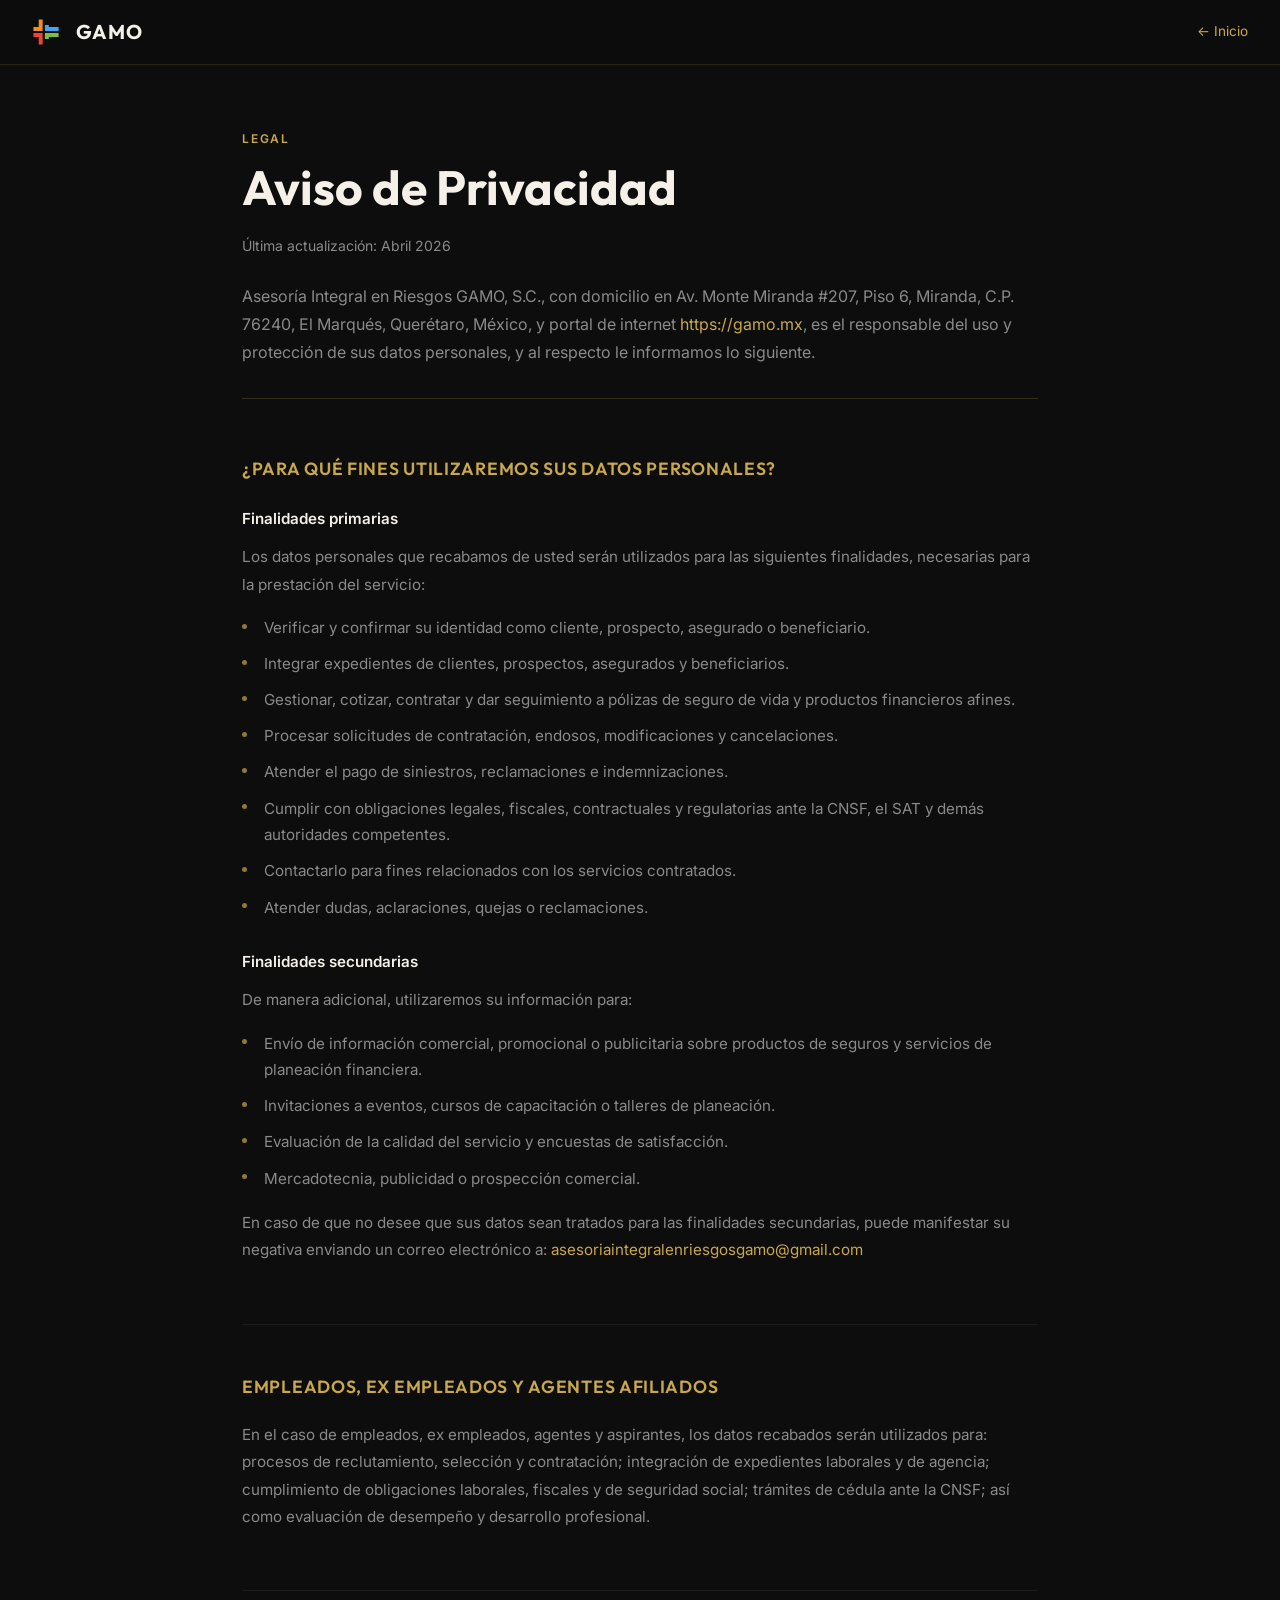
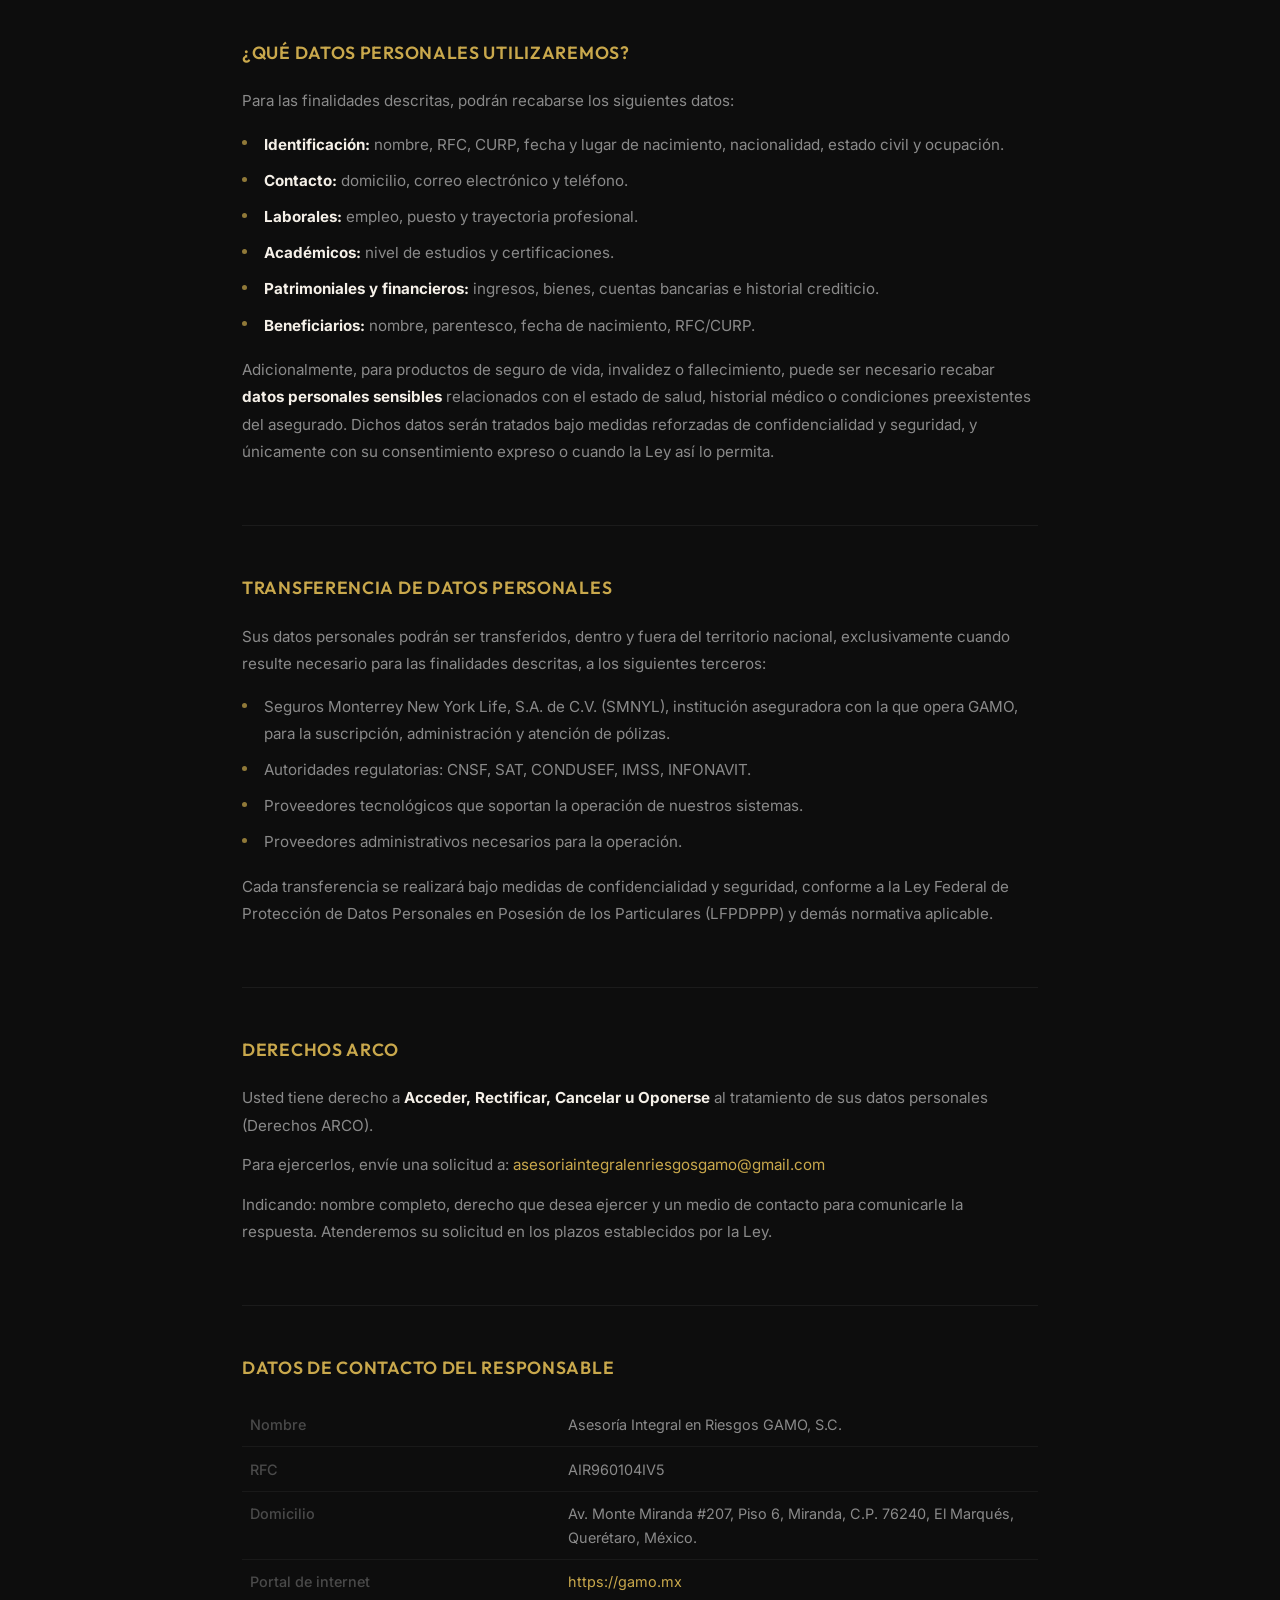
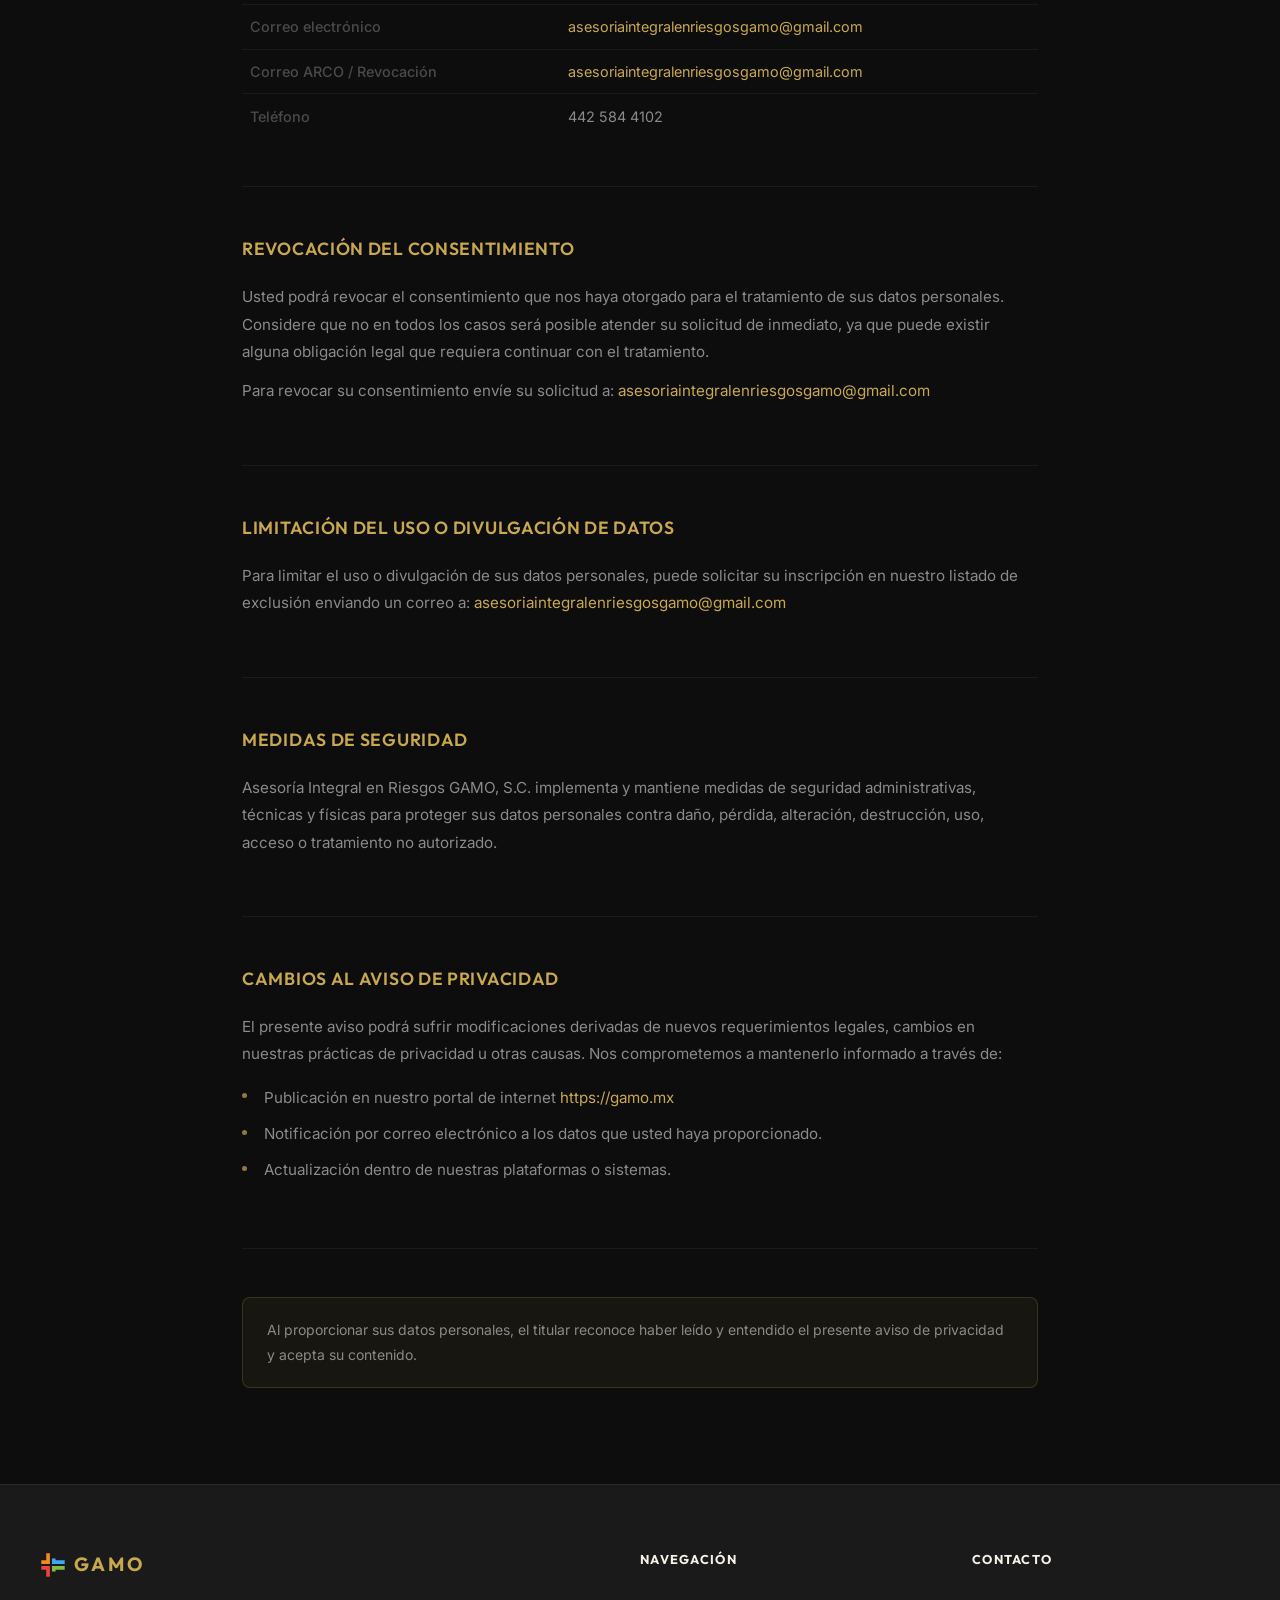
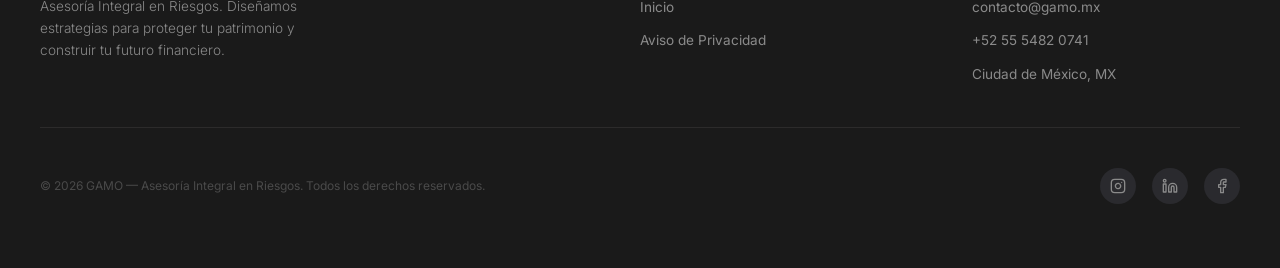
==== aviso-de-privacidad.html @ f745901e "feat: agregar página de Aviso de Privacidad Crea aviso-de-privacidad.html con el contenido legal com" ====
<!DOCTYPE html>
<html lang="es">
<head>
  <meta charset="UTF-8">
  <meta name="viewport" content="width=device-width, initial-scale=1.0">
  <meta name="description" content="Aviso de Privacidad — Asesoría Integral en Riesgos GAMO, S.C. Conoce cómo protegemos y tratamos tus datos personales.">
  <meta name="theme-color" content="#0D0D0D">
  <title>Aviso de Privacidad | GAMO</title>
  <link rel="stylesheet" href="styles.css">
  <style>
    /* ── Layout de la página legal ── */
    .legal-nav {
      position: sticky;
      top: 0;
      z-index: 100;
      background: rgba(13, 13, 13, 0.95);
      backdrop-filter: blur(12px);
      -webkit-backdrop-filter: blur(12px);
      border-bottom: 1px solid rgba(201, 168, 76, 0.15);
      padding: 1rem 2rem;
      display: flex;
      align-items: center;
      justify-content: space-between;
      gap: 1rem;
    }

    .legal-nav__logo {
      display: flex;
      align-items: center;
      gap: 0.5rem;
      font-family: var(--font-display);
      font-weight: 700;
      font-size: 1.25rem;
      color: var(--color-text-primary);
      letter-spacing: 0.05em;
      text-decoration: none;
    }

    .legal-nav__logo .gamo-logo-svg {
      width: 28px;
      height: 28px;
      flex-shrink: 0;
    }

    .legal-nav__back {
      display: inline-flex;
      align-items: center;
      gap: 0.4rem;
      font-family: var(--font-body);
      font-size: 0.85rem;
      color: var(--color-gold);
      text-decoration: none;
      transition: color var(--transition-fast), gap var(--transition-fast);
    }

    .legal-nav__back:hover {
      color: var(--color-gold-light);
      gap: 0.65rem;
    }

    /* ── Main content ── */
    .legal-main {
      max-width: 860px;
      margin: 0 auto;
      padding: 4rem 2rem 6rem;
    }

    .legal-header {
      margin-bottom: 3.5rem;
      padding-bottom: 2rem;
      border-bottom: 1px solid rgba(201, 168, 76, 0.2);
    }

    .legal-header__eyebrow {
      font-family: var(--font-body);
      font-size: 0.75rem;
      font-weight: 600;
      letter-spacing: 0.15em;
      text-transform: uppercase;
      color: var(--color-gold);
      margin-bottom: 0.75rem;
    }

    .legal-header__title {
      font-family: var(--font-display);
      font-size: clamp(2rem, 5vw, 3rem);
      font-weight: 700;
      color: var(--color-text-primary);
      margin-bottom: 1.25rem;
      line-height: 1.15;
    }

    .legal-header__meta {
      font-family: var(--font-body);
      font-size: 0.875rem;
      color: var(--color-text-secondary);
    }

    .legal-header__intro {
      margin-top: 1.5rem;
      font-family: var(--font-body);
      font-size: 1rem;
      color: var(--color-text-secondary);
      line-height: 1.75;
    }

    /* ── Sections ── */
    .legal-section {
      margin-bottom: 3rem;
      padding-bottom: 3rem;
      border-bottom: 1px solid rgba(255, 255, 255, 0.06);
    }

    .legal-section:last-child {
      border-bottom: none;
      margin-bottom: 0;
      padding-bottom: 0;
    }

    .legal-section__title {
      font-family: var(--font-display);
      font-size: 1.1rem;
      font-weight: 600;
      color: var(--color-gold);
      letter-spacing: 0.04em;
      text-transform: uppercase;
      margin-bottom: 1.25rem;
    }

    .legal-section__subtitle {
      font-family: var(--font-body);
      font-size: 0.95rem;
      font-weight: 600;
      color: var(--color-text-primary);
      margin: 1.5rem 0 0.75rem;
    }

    .legal-section p {
      font-family: var(--font-body);
      font-size: 0.95rem;
      color: var(--color-text-secondary);
      line-height: 1.8;
      margin-bottom: 0.75rem;
    }

    .legal-section ul {
      list-style: none;
      padding: 0;
      margin: 0.75rem 0;
    }

    .legal-section ul li {
      font-family: var(--font-body);
      font-size: 0.95rem;
      color: var(--color-text-secondary);
      line-height: 1.75;
      padding: 0.3rem 0 0.3rem 1.4rem;
      position: relative;
    }

    .legal-section ul li::before {
      content: '';
      position: absolute;
      left: 0;
      top: 0.85rem;
      width: 5px;
      height: 5px;
      border-radius: 50%;
      background: var(--color-gold);
      opacity: 0.7;
    }

    /* ── Contact table ── */
    .legal-contact-table {
      width: 100%;
      border-collapse: collapse;
      margin-top: 1rem;
      font-family: var(--font-body);
      font-size: 0.9rem;
    }

    .legal-contact-table tr {
      border-bottom: 1px solid rgba(255, 255, 255, 0.05);
    }

    .legal-contact-table tr:last-child {
      border-bottom: none;
    }

    .legal-contact-table td {
      padding: 0.65rem 0.5rem;
      vertical-align: top;
      line-height: 1.6;
    }

    .legal-contact-table td:first-child {
      color: var(--color-text-muted);
      width: 40%;
      font-weight: 500;
      padding-right: 1.5rem;
    }

    .legal-contact-table td:last-child {
      color: var(--color-text-secondary);
    }

    .legal-contact-table a {
      color: var(--color-gold);
      text-decoration: none;
    }

    .legal-contact-table a:hover {
      color: var(--color-gold-light);
      text-decoration: underline;
    }

    /* ── Notice box ── */
    .legal-notice-box {
      background: rgba(201, 168, 76, 0.06);
      border: 1px solid rgba(201, 168, 76, 0.2);
      border-radius: 8px;
      padding: 1.25rem 1.5rem;
      margin-top: 2.5rem;
      font-family: var(--font-body);
      font-size: 0.875rem;
      color: var(--color-text-secondary);
      line-height: 1.75;
    }

    /* ── Responsive ── */
    @media (max-width: 600px) {
      .legal-nav {
        padding: 0.875rem 1.25rem;
      }

      .legal-main {
        padding: 2.5rem 1.25rem 4rem;
      }

      .legal-contact-table td:first-child {
        width: 45%;
        padding-right: 0.75rem;
      }
    }
  </style>
</head>
<body class="loaded">

  <!-- Nav -->
  <nav class="legal-nav">
    <a href="index.html" class="legal-nav__logo" aria-label="GAMO — Inicio">
      <svg class="gamo-logo-svg" viewBox="0 0 100 100" fill="none" xmlns="http://www.w3.org/2000/svg">
        <path d="M 38,5 L 38,46 L 5,46 L 5,32 L 24,32 L 24,5 Z" fill="#F48A20"/>
        <path d="M 46,25 L 46,46 L 95,46 L 95,32 L 60,32 L 60,25 Z" fill="#3EA6F5"/>
        <path d="M 38,95 L 38,54 L 5,54 L 5,68 L 24,68 L 24,95 Z" fill="#EE4336"/>
        <path d="M 46,75 L 46,54 L 95,54 L 95,68 L 60,68 L 60,75 Z" fill="#7EBF41"/>
      </svg>
      GAMO
    </a>
    <a href="index.html" class="legal-nav__back">
      ← Inicio
    </a>
  </nav>

  <!-- Main Content -->
  <main class="legal-main">

    <header class="legal-header">
      <p class="legal-header__eyebrow">Legal</p>
      <h1 class="legal-header__title">Aviso de Privacidad</h1>
      <p class="legal-header__meta">Última actualización: Abril 2026</p>
      <p class="legal-header__intro">
        Asesoría Integral en Riesgos GAMO, S.C., con domicilio en Av. Monte Miranda #207, Piso 6,
        Miranda, C.P. 76240, El Marqués, Querétaro, México, y portal de internet
        <a href="https://gamo.mx" style="color: var(--color-gold);">https://gamo.mx</a>, es el
        responsable del uso y protección de sus datos personales, y al respecto le informamos lo
        siguiente.
      </p>
    </header>

    <!-- Finalidades -->
    <section class="legal-section">
      <h2 class="legal-section__title">¿Para qué fines utilizaremos sus datos personales?</h2>

      <h3 class="legal-section__subtitle">Finalidades primarias</h3>
      <p>Los datos personales que recabamos de usted serán utilizados para las siguientes finalidades, necesarias para la prestación del servicio:</p>
      <ul>
        <li>Verificar y confirmar su identidad como cliente, prospecto, asegurado o beneficiario.</li>
        <li>Integrar expedientes de clientes, prospectos, asegurados y beneficiarios.</li>
        <li>Gestionar, cotizar, contratar y dar seguimiento a pólizas de seguro de vida y productos financieros afines.</li>
        <li>Procesar solicitudes de contratación, endosos, modificaciones y cancelaciones.</li>
        <li>Atender el pago de siniestros, reclamaciones e indemnizaciones.</li>
        <li>Cumplir con obligaciones legales, fiscales, contractuales y regulatorias ante la CNSF, el SAT y demás autoridades competentes.</li>
        <li>Contactarlo para fines relacionados con los servicios contratados.</li>
        <li>Atender dudas, aclaraciones, quejas o reclamaciones.</li>
      </ul>

      <h3 class="legal-section__subtitle">Finalidades secundarias</h3>
      <p>De manera adicional, utilizaremos su información para:</p>
      <ul>
        <li>Envío de información comercial, promocional o publicitaria sobre productos de seguros y servicios de planeación financiera.</li>
        <li>Invitaciones a eventos, cursos de capacitación o talleres de planeación.</li>
        <li>Evaluación de la calidad del servicio y encuestas de satisfacción.</li>
        <li>Mercadotecnia, publicidad o prospección comercial.</li>
      </ul>
      <p>En caso de que no desee que sus datos sean tratados para las finalidades secundarias, puede manifestar su negativa enviando un correo electrónico a: <a href="mailto:asesoriaintegralenriesgosgamo@gmail.com" style="color: var(--color-gold);">asesoriaintegralenriesgosgamo@gmail.com</a></p>
    </section>

    <!-- Empleados -->
    <section class="legal-section">
      <h2 class="legal-section__title">Empleados, ex empleados y agentes afiliados</h2>
      <p>En el caso de empleados, ex empleados, agentes y aspirantes, los datos recabados serán utilizados para: procesos de reclutamiento, selección y contratación; integración de expedientes laborales y de agencia; cumplimiento de obligaciones laborales, fiscales y de seguridad social; trámites de cédula ante la CNSF; así como evaluación de desempeño y desarrollo profesional.</p>
    </section>

    <!-- Datos que se recaban -->
    <section class="legal-section">
      <h2 class="legal-section__title">¿Qué datos personales utilizaremos?</h2>
      <p>Para las finalidades descritas, podrán recabarse los siguientes datos:</p>
      <ul>
        <li><strong style="color: var(--color-text-primary);">Identificación:</strong> nombre, RFC, CURP, fecha y lugar de nacimiento, nacionalidad, estado civil y ocupación.</li>
        <li><strong style="color: var(--color-text-primary);">Contacto:</strong> domicilio, correo electrónico y teléfono.</li>
        <li><strong style="color: var(--color-text-primary);">Laborales:</strong> empleo, puesto y trayectoria profesional.</li>
        <li><strong style="color: var(--color-text-primary);">Académicos:</strong> nivel de estudios y certificaciones.</li>
        <li><strong style="color: var(--color-text-primary);">Patrimoniales y financieros:</strong> ingresos, bienes, cuentas bancarias e historial crediticio.</li>
        <li><strong style="color: var(--color-text-primary);">Beneficiarios:</strong> nombre, parentesco, fecha de nacimiento, RFC/CURP.</li>
      </ul>
      <p>Adicionalmente, para productos de seguro de vida, invalidez o fallecimiento, puede ser necesario recabar <strong style="color: var(--color-text-primary);">datos personales sensibles</strong> relacionados con el estado de salud, historial médico o condiciones preexistentes del asegurado. Dichos datos serán tratados bajo medidas reforzadas de confidencialidad y seguridad, y únicamente con su consentimiento expreso o cuando la Ley así lo permita.</p>
    </section>

    <!-- Transferencia -->
    <section class="legal-section">
      <h2 class="legal-section__title">Transferencia de datos personales</h2>
      <p>Sus datos personales podrán ser transferidos, dentro y fuera del territorio nacional, exclusivamente cuando resulte necesario para las finalidades descritas, a los siguientes terceros:</p>
      <ul>
        <li>Seguros Monterrey New York Life, S.A. de C.V. (SMNYL), institución aseguradora con la que opera GAMO, para la suscripción, administración y atención de pólizas.</li>
        <li>Autoridades regulatorias: CNSF, SAT, CONDUSEF, IMSS, INFONAVIT.</li>
        <li>Proveedores tecnológicos que soportan la operación de nuestros sistemas.</li>
        <li>Proveedores administrativos necesarios para la operación.</li>
      </ul>
      <p>Cada transferencia se realizará bajo medidas de confidencialidad y seguridad, conforme a la Ley Federal de Protección de Datos Personales en Posesión de los Particulares (LFPDPPP) y demás normativa aplicable.</p>
    </section>

    <!-- Derechos ARCO -->
    <section class="legal-section">
      <h2 class="legal-section__title">Derechos ARCO</h2>
      <p>Usted tiene derecho a <strong style="color: var(--color-text-primary);">Acceder, Rectificar, Cancelar u Oponerse</strong> al tratamiento de sus datos personales (Derechos ARCO).</p>
      <p>Para ejercerlos, envíe una solicitud a: <a href="mailto:asesoriaintegralenriesgosgamo@gmail.com" style="color: var(--color-gold);">asesoriaintegralenriesgosgamo@gmail.com</a></p>
      <p>Indicando: nombre completo, derecho que desea ejercer y un medio de contacto para comunicarle la respuesta. Atenderemos su solicitud en los plazos establecidos por la Ley.</p>
    </section>

    <!-- Contacto del responsable -->
    <section class="legal-section">
      <h2 class="legal-section__title">Datos de contacto del responsable</h2>
      <table class="legal-contact-table">
        <tr>
          <td>Nombre</td>
          <td>Asesoría Integral en Riesgos GAMO, S.C.</td>
        </tr>
        <tr>
          <td>RFC</td>
          <td>AIR960104IV5</td>
        </tr>
        <tr>
          <td>Domicilio</td>
          <td>Av. Monte Miranda #207, Piso 6, Miranda, C.P. 76240, El Marqués, Querétaro, México.</td>
        </tr>
        <tr>
          <td>Portal de internet</td>
          <td><a href="https://gamo.mx">https://gamo.mx</a></td>
        </tr>
        <tr>
          <td>Correo electrónico</td>
          <td><a href="mailto:asesoriaintegralenriesgosgamo@gmail.com">asesoriaintegralenriesgosgamo@gmail.com</a></td>
        </tr>
        <tr>
          <td>Correo ARCO / Revocación</td>
          <td><a href="mailto:asesoriaintegralenriesgosgamo@gmail.com">asesoriaintegralenriesgosgamo@gmail.com</a></td>
        </tr>
        <tr>
          <td>Teléfono</td>
          <td>442 584 4102</td>
        </tr>
      </table>
    </section>

    <!-- Revocación, Limitación, Seguridad, Cambios -->
    <section class="legal-section">
      <h2 class="legal-section__title">Revocación del consentimiento</h2>
      <p>Usted podrá revocar el consentimiento que nos haya otorgado para el tratamiento de sus datos personales. Considere que no en todos los casos será posible atender su solicitud de inmediato, ya que puede existir alguna obligación legal que requiera continuar con el tratamiento.</p>
      <p>Para revocar su consentimiento envíe su solicitud a: <a href="mailto:asesoriaintegralenriesgosgamo@gmail.com" style="color: var(--color-gold);">asesoriaintegralenriesgosgamo@gmail.com</a></p>
    </section>

    <section class="legal-section">
      <h2 class="legal-section__title">Limitación del uso o divulgación de datos</h2>
      <p>Para limitar el uso o divulgación de sus datos personales, puede solicitar su inscripción en nuestro listado de exclusión enviando un correo a: <a href="mailto:asesoriaintegralenriesgosgamo@gmail.com" style="color: var(--color-gold);">asesoriaintegralenriesgosgamo@gmail.com</a></p>
    </section>

    <section class="legal-section">
      <h2 class="legal-section__title">Medidas de seguridad</h2>
      <p>Asesoría Integral en Riesgos GAMO, S.C. implementa y mantiene medidas de seguridad administrativas, técnicas y físicas para proteger sus datos personales contra daño, pérdida, alteración, destrucción, uso, acceso o tratamiento no autorizado.</p>
    </section>

    <section class="legal-section">
      <h2 class="legal-section__title">Cambios al aviso de privacidad</h2>
      <p>El presente aviso podrá sufrir modificaciones derivadas de nuevos requerimientos legales, cambios en nuestras prácticas de privacidad u otras causas. Nos comprometemos a mantenerlo informado a través de:</p>
      <ul>
        <li>Publicación en nuestro portal de internet <a href="https://gamo.mx" style="color: var(--color-gold);">https://gamo.mx</a></li>
        <li>Notificación por correo electrónico a los datos que usted haya proporcionado.</li>
        <li>Actualización dentro de nuestras plataformas o sistemas.</li>
      </ul>
    </section>

    <div class="legal-notice-box">
      Al proporcionar sus datos personales, el titular reconoce haber leído y entendido el presente aviso de privacidad y acepta su contenido.
    </div>

  </main>

  <!-- Footer -->
  <footer class="footer" id="footer">
    <div class="footer__container">
      <div class="footer__brand">
        <div class="footer__logo">
          <svg class="gamo-logo-svg" viewBox="0 0 100 100" fill="none" xmlns="http://www.w3.org/2000/svg">
            <path d="M 38,5 L 38,46 L 5,46 L 5,32 L 24,32 L 24,5 Z" fill="#F48A20"/>
            <path d="M 46,25 L 46,46 L 95,46 L 95,32 L 60,32 L 60,25 Z" fill="#3EA6F5"/>
            <path d="M 38,95 L 38,54 L 5,54 L 5,68 L 24,68 L 24,95 Z" fill="#EE4336"/>
            <path d="M 46,75 L 46,54 L 95,54 L 95,68 L 60,68 L 60,75 Z" fill="#7EBF41"/>
          </svg>
          GAMO
        </div>
        <p class="footer__tagline">Asesoría Integral en Riesgos. Diseñamos estrategias para proteger tu patrimonio y construir tu futuro financiero.</p>
      </div>
      <div>
        <h4 class="footer__column-title">Navegación</h4>
        <ul class="footer__links">
          <li><a href="index.html" class="footer__link">Inicio</a></li>
          <li><a href="aviso-de-privacidad.html" class="footer__link" aria-current="page">Aviso de Privacidad</a></li>
        </ul>
      </div>
      <div>
        <h4 class="footer__column-title">Contacto</h4>
        <ul class="footer__links">
          <li><a href="mailto:contacto@gamo.mx" class="footer__link">contacto@gamo.mx</a></li>
          <li><a href="tel:+525554820741" class="footer__link">+52 55 5482 0741</a></li>
          <li><span class="footer__link">Ciudad de México, MX</span></li>
        </ul>
      </div>
    </div>
    <div class="footer__bottom">
      <p class="footer__copyright">© 2026 GAMO — Asesoría Integral en Riesgos. Todos los derechos reservados.</p>
      <div class="footer__socials">
        <a href="#" class="footer__social" aria-label="Instagram">
          <svg width="16" height="16" viewBox="0 0 24 24" fill="none" stroke="currentColor" stroke-width="2" stroke-linecap="round" stroke-linejoin="round"><rect x="2" y="2" width="20" height="20" rx="5" ry="5"/><path d="m16 11.37A4 4 0 1112.63 8 4 4 0 0116 11.37z"/><line x1="17.5" y1="6.5" x2="17.51" y2="6.5"/></svg>
        </a>
        <a href="#" class="footer__social" aria-label="LinkedIn">
          <svg width="16" height="16" viewBox="0 0 24 24" fill="none" stroke="currentColor" stroke-width="2" stroke-linecap="round" stroke-linejoin="round"><path d="M16 8a6 6 0 016 6v7h-4v-7a2 2 0 00-2-2 2 2 0 00-2 2v7h-4v-7a6 6 0 016-6z"/><rect x="2" y="9" width="4" height="12"/><circle cx="4" cy="4" r="2"/></svg>
        </a>
        <a href="#" class="footer__social" aria-label="Facebook">
          <svg width="16" height="16" viewBox="0 0 24 24" fill="none" stroke="currentColor" stroke-width="2" stroke-linecap="round" stroke-linejoin="round"><path d="M18 2h-3a5 5 0 00-5 5v3H7v4h3v8h4v-8h3l1-4h-4V7a1 1 0 011-1h3z"/></svg>
        </a>
      </div>
    </div>
  </footer>

</body>
</html>
---- styles.css ----
/* ===================================
   GAMO — Design System & Styles
   Asesoría Integral en Riesgos
   =================================== */

/* --- Google Fonts --- */
@import url('https://fonts.googleapis.com/css2?family=Inter:wght@300;400;500;600;700&family=Outfit:wght@400;500;600;700;800&display=swap');

/* --- Custom Properties --- */
:root {
  --color-bg-deep: #0D0D0D;
  --color-bg-secondary: #1A1A1A;
  --color-bg-elevated: #2A2A2E;
  --color-bg-card: #1E1E22;

  --color-gold: #C9A84C;
  --color-gold-light: #E8D5A3;
  --color-amber: #D4A036;
  --color-teal: #2EC4B6;
  --color-teal-light: #5EDDD1;

  --color-text-primary: #F5F0E8;
  --color-text-secondary: #8A8A8A;
  --color-text-muted: #4A4A4A;
  --color-border: rgba(245, 240, 232, 0.08);

  --font-display: 'Outfit', sans-serif;
  --font-body: 'Inter', sans-serif;

  --space-xs: 0.5rem;
  --space-sm: 1rem;
  --space-md: 1.5rem;
  --space-lg: 2.5rem;
  --space-xl: 4rem;
  --space-2xl: 6rem;
  --space-3xl: 8rem;

  --ease-premium: cubic-bezier(0.25, 0.46, 0.45, 0.94);
  --ease-out-expo: cubic-bezier(0.16, 1, 0.3, 1);
  --transition-hero: 600ms var(--ease-premium);
  --transition-fast: 300ms ease;
  --transition-medium: 500ms ease;

  --radius-sm: 4px;
  --radius-md: 8px;
  --radius-lg: 16px;
  --radius-xl: 24px;
}

/* --- Reset & Base --- */
*, *::before, *::after {
  margin: 0;
  padding: 0;
  box-sizing: border-box;
}

html {
  scroll-behavior: smooth;
  -webkit-font-smoothing: antialiased;
  -moz-osx-font-smoothing: grayscale;
}

body {
  font-family: var(--font-body);
  background-color: var(--color-bg-deep);
  color: var(--color-text-primary);
  line-height: 1.6;
  overflow-x: hidden;
}

img { max-width: 100%; display: block; }
a { text-decoration: none; color: inherit; }

/* --- Custom Cursor (Desktop) --- */
@media (hover: hover) and (pointer: fine) {
  body { cursor: none; }
  a, button, .hero-panel { cursor: none; }
  .custom-cursor {
    position: fixed;
    top: 0; left: 0;
    width: 36px; height: 36px;
    background: var(--color-gold);
    border-radius: 50%;
    pointer-events: none;
    z-index: 10000;
    transition: transform 0.15s ease, background-color 0.2s ease, opacity 0.2s ease;
    transform: translate(-50%, -50%) scale(0.3333);
    will-change: transform;
    mix-blend-mode: difference;
  }
  .custom-cursor.cursor-hover {
    transform: translate(-50%, -50%) scale(1);
    background: var(--color-gold-light);
  }
  .custom-cursor-ring {
    position: fixed;
    top: 0; left: 0;
    width: 40px; height: 40px;
    border: 1px solid rgba(201, 168, 76, 0.3);
    border-radius: 50%;
    pointer-events: none;
    z-index: 9999;
    transition: transform 0.3s var(--ease-out-expo), opacity 0.2s ease, border-color 0.2s ease;
    transform: translate(-50%, -50%);
  }
  .custom-cursor-ring.cursor-hover {
    transform: translate(-50%, -50%) scale(1.5);
    border-color: rgba(201, 168, 76, 0.6);
  }
}
@media (hover: none) {
  .custom-cursor, .custom-cursor-ring { display: none !important; }
}

/* --- Loading Screen --- */
.loading-screen {
  position: fixed;
  top: 0; left: 0;
  width: 100%; height: 100%;
  background: var(--color-bg-deep);
  z-index: 9000;
  display: flex;
  align-items: center;
  justify-content: center;
  transition: opacity 0.6s ease, visibility 0.6s ease;
}
.loading-screen.loaded {
  opacity: 0;
  visibility: hidden;
  pointer-events: none;
}
.loading-logo {
  font-family: var(--font-display);
  font-size: 2.5rem;
  font-weight: 800;
  letter-spacing: 0.15em;
  color: var(--color-gold);
  animation: loadingPulse 1.5s ease-in-out infinite;
}
@keyframes loadingPulse {
  0%, 100% { opacity: 0.4; }
  50% { opacity: 1; }
}

/* ===================================
   NAV — Sticky, appears after choice
   =================================== */
.nav {
  position: fixed;
  top: 0; left: 0; right: 0;
  z-index: 1000;
  padding: var(--space-sm) var(--space-lg);
  background: rgba(13, 13, 13, 0.85);
  backdrop-filter: blur(20px);
  -webkit-backdrop-filter: blur(20px);
  border-bottom: 1px solid var(--color-border);
  transform: translateY(-100%);
  opacity: 0;
  transition: transform 500ms var(--ease-out-expo), opacity 400ms ease;
}
.nav.visible {
  transform: translateY(0);
  opacity: 1;
}
.nav__container {
  max-width: 1200px;
  margin: 0 auto;
  display: flex;
  justify-content: space-between;
  align-items: center;
}
.nav__logo {
  font-family: var(--font-display);
  font-size: 1.1rem;
  font-weight: 700;
  letter-spacing: 0.15em;
  color: var(--color-text-primary);
  text-transform: uppercase;
}
.nav__links {
  display: flex;
  gap: var(--space-lg);
}
.nav__link {
  font-size: 0.8rem;
  color: var(--color-text-secondary);
  font-weight: 500;
  letter-spacing: 0.05em;
  transition: color var(--transition-fast);
}
.nav__link:hover {
  color: var(--color-text-primary);
}
.nav__switch {
  display: inline-flex;
  align-items: center;
  gap: 0.5rem;
  padding: 0.5rem 1.2rem;
  border-radius: 50px;
  background: transparent;
  border: 1px solid var(--color-border);
  color: var(--color-text-secondary);
  font-family: var(--font-body);
  font-size: 0.75rem;
  font-weight: 500;
  letter-spacing: 0.05em;
  cursor: pointer;
  transition: all 300ms ease;
}
.nav__switch:hover {
  border-color: var(--color-gold);
  color: var(--color-gold);
  background: rgba(201, 168, 76, 0.05);
}
.nav__switch-icon {
  font-size: 0.9rem;
}

/* ===================================
   HERO — Split Screen
   =================================== */
.hero {
  position: relative;
  width: 100%;
  height: 100vh;
  height: 100dvh;
  display: flex;
  overflow: hidden;
  transition: height 800ms var(--ease-out-expo);
}

/* When a path is chosen, hero collapses to a banner */
.hero.hero--chosen {
  height: 60vh;
}

.hero-logo {
  position: absolute;
  top: var(--space-lg);
  left: 50%;
  transform: translateX(-50%);
  z-index: 100;
  font-family: var(--font-display);
  font-size: 1.3rem;
  font-weight: 700;
  letter-spacing: 0.2em;
  color: var(--color-text-primary);
  opacity: 0.85;
  transition: opacity var(--transition-fast);
  text-transform: uppercase;
}
.hero.hero--chosen .hero-logo {
  opacity: 0;
  pointer-events: none;
}

/* Hero Panel Base */
.hero-panel {
  position: relative;
  flex: 1;
  display: flex;
  align-items: center;
  justify-content: center;
  overflow: hidden;
  transition: flex 700ms var(--ease-out-expo), opacity 500ms ease;
}

.hero-panel__bg {
  position: absolute;
  top: 0; left: 0;
  width: 100%; height: 100%;
  background-size: cover;
  background-position: center;
  transition: opacity 500ms ease-out, transform 800ms var(--ease-out-expo);
  opacity: 0.35;
  transform: scale(1.0);
}
.hero-panel--clients .hero-panel__bg {
  background-image: url('assets/images/hero-clients.png');
}
.hero-panel--advisors .hero-panel__bg {
  background-image: url('assets/images/hero-advisors.png');
}

.hero-panel__overlay {
  position: absolute;
  top: 0; left: 0;
  width: 100%; height: 100%;
  transition: opacity 500ms ease;
  z-index: 1;
}
.hero-panel--clients .hero-panel__overlay {
  background: linear-gradient(135deg, rgba(212, 160, 54, 0.25) 0%, rgba(13, 13, 13, 0.85) 100%);
}
.hero-panel--advisors .hero-panel__overlay {
  background: linear-gradient(225deg, rgba(46, 196, 182, 0.2) 0%, rgba(13, 13, 13, 0.85) 100%);
}

.hero-panel::after {
  content: '';
  position: absolute;
  inset: 0;
  background: radial-gradient(ellipse at center, transparent 30%, rgba(13, 13, 13, 0.4) 100%);
  z-index: 2;
  pointer-events: none;
  transition: opacity 500ms ease;
}

.hero-panel__content {
  position: relative;
  z-index: 10;
  text-align: center;
  max-width: 440px;
  padding: var(--space-lg);
  transition: opacity 400ms ease, transform 400ms ease;
}

.hero-panel__label {
  font-family: var(--font-body);
  font-size: 0.7rem;
  font-weight: 600;
  letter-spacing: 0.25em;
  text-transform: uppercase;
  margin-bottom: var(--space-md);
  transition: color var(--transition-fast);
}
.hero-panel--clients .hero-panel__label { color: var(--color-amber); }
.hero-panel--advisors .hero-panel__label { color: var(--color-teal); }

.hero-panel__title {
  font-family: var(--font-display);
  font-size: clamp(2rem, 4vw, 3.2rem);
  font-weight: 800;
  line-height: 1.1;
  margin-bottom: var(--space-md);
  color: var(--color-text-primary);
}

.hero-panel__desc {
  font-size: 1rem;
  line-height: 1.7;
  color: var(--color-text-secondary);
  margin-bottom: var(--space-lg);
  font-weight: 300;
}

/* CTA Buttons */
.hero-cta {
  display: inline-flex;
  align-items: center;
  gap: 0.75rem;
  padding: 1rem 2rem;
  border-radius: var(--radius-md);
  font-family: var(--font-body);
  font-size: 0.9rem;
  font-weight: 600;
  letter-spacing: 0.05em;
  border: none;
  transition: all 400ms var(--ease-premium);
  position: relative;
  overflow: hidden;
}
.hero-cta .cta-arrow {
  transition: transform 300ms ease;
  font-size: 1.1rem;
}
.hero-cta:hover .cta-arrow {
  transform: translateX(4px);
}
.hero-panel--clients .hero-cta {
  background: var(--color-gold);
  color: var(--color-bg-deep);
}
.hero-panel--clients .hero-cta:hover {
  background: var(--color-gold-light);
  box-shadow: 0 0 30px rgba(201, 168, 76, 0.4);
  transform: translateY(-2px);
}
.hero-panel--advisors .hero-cta {
  background: var(--color-teal);
  color: var(--color-bg-deep);
}
.hero-panel--advisors .hero-cta:hover {
  background: var(--color-teal-light);
  box-shadow: 0 0 30px rgba(46, 196, 182, 0.4);
  transform: translateY(-2px);
}

/* Micro credential */
.hero-panel__micro {
  margin-top: var(--space-lg);
  font-size: 0.75rem;
  color: var(--color-text-muted);
  letter-spacing: 0.05em;
  font-weight: 500;
  transition: opacity 500ms ease, transform 500ms ease;
  opacity: 0;
  transform: translateY(8px);
}

/* Diagonal Separator */
.hero-separator {
  position: absolute;
  top: 0;
  left: 50%;
  width: 3px;
  height: 100%;
  z-index: 50;
  transform: translateX(-50%) skewX(-3deg);
  transition: left var(--transition-hero), opacity 500ms ease;
}
.hero-separator__line {
  width: 100%;
  height: 100%;
  background: linear-gradient(to bottom, transparent 0%, rgba(201, 168, 76, 0.3) 30%, rgba(201, 168, 76, 0.6) 50%, rgba(201, 168, 76, 0.3) 70%, transparent 100%);
  box-shadow: 0 0 15px rgba(201, 168, 76, 0.15);
}

/* Scroll Indicator */
.scroll-indicator {
  position: absolute;
  bottom: var(--space-lg);
  left: 50%;
  transform: translateX(-50%);
  z-index: 100;
  display: flex;
  flex-direction: column;
  align-items: center;
  gap: 0.5rem;
  opacity: 0.5;
  transition: opacity var(--transition-fast);
  animation: scrollBounce 2s ease-in-out infinite;
}
.scroll-indicator:hover { opacity: 0.9; }
.scroll-indicator__text {
  font-size: 0.65rem;
  letter-spacing: 0.2em;
  text-transform: uppercase;
  color: var(--color-text-secondary);
}
.scroll-indicator__arrow {
  width: 20px; height: 20px;
  border-right: 1.5px solid var(--color-text-secondary);
  border-bottom: 1.5px solid var(--color-text-secondary);
  transform: rotate(45deg);
}
@keyframes scrollBounce {
  0%, 100% { transform: translateX(-50%) translateY(0); }
  50% { transform: translateX(-50%) translateY(8px); }
}

/* ===================================
   HERO — Interactive States (Desktop hover)
   =================================== */
@media (hover: hover) and (pointer: fine) {
  .hero.hover-clients .hero-panel--clients { flex: 1.8; }
  .hero.hover-clients .hero-panel--advisors { flex: 0.7; }
  .hero.hover-clients .hero-panel--clients .hero-panel__bg {
    opacity: 0.75; transform: scale(1.05);
  }
  .hero.hover-clients .hero-panel--advisors .hero-panel__bg { opacity: 0.08; }
  .hero.hover-clients .hero-panel--advisors .hero-panel__content { opacity: 0.2; }
  .hero.hover-clients .hero-panel--clients .hero-panel__micro {
    opacity: 1; transform: translateY(0);
  }
  .hero.hover-clients .hero-panel--advisors::after { opacity: 0.7; }
  .hero.hover-clients .hero-separator { left: 64%; }

  .hero.hover-advisors .hero-panel--advisors { flex: 1.8; }
  .hero.hover-advisors .hero-panel--clients { flex: 0.7; }
  .hero.hover-advisors .hero-panel--advisors .hero-panel__bg {
    opacity: 0.75; transform: scale(1.05);
  }
  .hero.hover-advisors .hero-panel--clients .hero-panel__bg { opacity: 0.08; }
  .hero.hover-advisors .hero-panel--clients .hero-panel__content { opacity: 0.2; }
  .hero.hover-advisors .hero-panel--advisors .hero-panel__micro {
    opacity: 1; transform: translateY(0);
  }
  .hero.hover-advisors .hero-panel--clients::after { opacity: 0.7; }
  .hero.hover-advisors .hero-separator { left: 36%; }
}

/* ===================================
   HERO — Chosen State (Path selected)
   =================================== */
/* Client path chosen */
.hero.chosen-clients .hero-panel--clients {
  flex: 1;
}
.hero.chosen-clients .hero-panel--clients .hero-panel__bg {
  opacity: 0.6;
  transform: scale(1.08);
}
.hero.chosen-clients .hero-panel--clients .hero-panel__micro {
  opacity: 1;
  transform: translateY(0);
}
.hero.chosen-clients .hero-panel--advisors {
  flex: 0;
  opacity: 0;
  overflow: hidden;
  pointer-events: none;
}
.hero.chosen-clients .hero-separator {
  opacity: 0;
  pointer-events: none;
}

/* Advisor path chosen */
.hero.chosen-advisors .hero-panel--advisors {
  flex: 1;
}
.hero.chosen-advisors .hero-panel--advisors .hero-panel__bg {
  opacity: 0.6;
  transform: scale(1.08);
}
.hero.chosen-advisors .hero-panel--advisors .hero-panel__micro {
  opacity: 1;
  transform: translateY(0);
}
.hero.chosen-advisors .hero-panel--clients {
  flex: 0;
  opacity: 0;
  overflow: hidden;
  pointer-events: none;
}
.hero.chosen-advisors .hero-separator {
  opacity: 0;
  pointer-events: none;
}

/* ===================================
   PATH CONTENT — Show/Hide
   =================================== */
.path-content {
  display: none;
  opacity: 0;
  transform: translateY(30px);
  transition: opacity 0.6s var(--ease-out-expo), transform 0.6s var(--ease-out-expo);
}
.path-content.active {
  display: block;
}
.path-content.visible {
  opacity: 1;
  transform: translateY(0);
}

/* ===================================
   SECTIONS — Shared Styles
   =================================== */
.section {
  padding: var(--space-3xl) var(--space-lg);
  position: relative;
}
.section__container {
  max-width: 1200px;
  margin: 0 auto;
}
.section__label {
  font-family: var(--font-body);
  font-size: 0.7rem;
  font-weight: 600;
  letter-spacing: 0.3em;
  text-transform: uppercase;
  color: var(--color-gold);
  margin-bottom: var(--space-sm);
}
.section__label--teal {
  color: var(--color-teal);
}
.section__title {
  font-family: var(--font-display);
  font-size: clamp(2rem, 4vw, 3rem);
  font-weight: 700;
  line-height: 1.15;
  margin-bottom: var(--space-md);
}
.section__subtitle {
  font-size: 1.1rem;
  color: var(--color-text-secondary);
  max-width: 600px;
  line-height: 1.7;
  font-weight: 300;
}

/* Reveal animation */
.reveal {
  opacity: 0;
  transform: translateY(40px);
  transition: opacity 0.8s var(--ease-out-expo), transform 0.8s var(--ease-out-expo);
}
.reveal.visible {
  opacity: 1;
  transform: translateY(0);
}
.reveal-delay-1 { transition-delay: 0.1s; }
.reveal-delay-2 { transition-delay: 0.2s; }
.reveal-delay-3 { transition-delay: 0.3s; }
.reveal-delay-4 { transition-delay: 0.4s; }

/* ===================================
   ABOUT SECTION
   =================================== */
.about-section {
  background: var(--color-bg-deep);
  text-align: center;
}
.about-section .section__subtitle {
  margin: 0 auto var(--space-xl) auto;
}
.about-stats {
  display: flex;
  justify-content: center;
  gap: var(--space-xl);
  margin-top: var(--space-xl);
  flex-wrap: wrap;
}
.about-stat { text-align: center; }
.about-stat__number {
  font-family: var(--font-display);
  font-size: clamp(2.5rem, 5vw, 3.5rem);
  font-weight: 800;
  color: var(--color-gold);
  line-height: 1;
  margin-bottom: var(--space-xs);
}
.about-stat__number--teal {
  color: var(--color-teal);
}
.about-stat__label {
  font-size: 0.8rem;
  color: var(--color-text-secondary);
  text-transform: uppercase;
  letter-spacing: 0.15em;
  font-weight: 500;
}
.about-section::before {
  content: '';
  position: absolute;
  top: 0; left: 50%;
  transform: translateX(-50%);
  width: 1px;
  height: 80px;
  background: linear-gradient(to bottom, var(--color-gold), transparent);
}

/* ===================================
   VALUES SECTION (Clients)
   =================================== */
.values-section {
  background: var(--color-bg-deep);
  position: relative;
}
.values-list {
  display: flex;
  flex-direction: column;
  gap: var(--space-lg);
  margin-top: var(--space-xl);
  max-width: 850px;
  margin-left: auto;
  margin-right: auto;
}
.value-item {
  display: flex;
  align-items: flex-start;
  gap: var(--space-lg);
  padding: var(--space-md) 0;
  border-bottom: 1px solid var(--color-border);
}
.value-item:last-child {
  border-bottom: none;
}
.value-item__number {
  font-family: var(--font-display);
  font-size: 2.2rem;
  font-weight: 800;
  color: var(--color-gold);
  opacity: 0.5;
  min-width: 60px;
  line-height: 1;
}
.value-item__content {
  flex: 1;
}
.value-item__title {
  font-family: var(--font-display);
  font-size: 1.4rem;
  font-weight: 700;
  margin-bottom: 0.5rem;
  color: var(--color-text-primary);
}
.value-item__desc {
  font-size: 1rem;
  color: var(--color-text-secondary);
  line-height: 1.6;
  font-weight: 300;
}
.value-item--prominent {
  padding-bottom: var(--space-lg);
}
.value-item--prominent .value-item__number {
  font-size: 3.5rem;
  opacity: 1;
  color: var(--color-amber);
}
.value-item--prominent .value-item__title {
  font-size: 1.8rem;
  color: var(--color-amber);
}
.value-item--prominent .value-item__desc {
  font-size: 1.1rem;
}
.values-closing {
  margin-top: var(--space-xl);
  text-align: center;
  max-width: 700px;
  margin-left: auto;
  margin-right: auto;
  padding: var(--space-lg);
  border-left: 2px solid var(--color-gold);
  border-right: 2px solid var(--color-gold);
  background: linear-gradient(90deg, rgba(201, 168, 76, 0.05) 0%, transparent 50%, rgba(201, 168, 76, 0.05) 100%);
}
.values-closing__text {
  font-family: var(--font-display);
  font-size: 1.3rem;
  font-style: italic;
  font-weight: 600;
  color: var(--color-text-primary);
  line-height: 1.6;
}

/* ===================================
   CULTURE SECTION (Advisors)
   =================================== */
.culture-section {
  background: var(--color-bg-deep);
  position: relative;
}
.culture-grid {
  display: grid;
  grid-template-columns: repeat(3, 1fr);
  gap: var(--space-lg);
  margin-top: var(--space-xl);
}
.culture-card {
  background: var(--color-bg-card);
  padding: var(--space-lg);
  border-radius: var(--radius-lg);
  border: 1px solid var(--color-border);
  transition: all 400ms ease;
  border-top: 3px solid rgba(46, 196, 182, 0.3);
}
.culture-card:hover {
  transform: translateY(-5px);
  border-top-color: var(--color-teal);
  box-shadow: 0 15px 40px rgba(0,0,0,0.25);
}
.culture-card__title {
  font-family: var(--font-display);
  font-size: 1.2rem;
  font-weight: 700;
  margin-bottom: var(--space-sm);
  color: var(--color-text-primary);
}
.culture-card__desc {
  font-size: 0.95rem;
  color: var(--color-text-secondary);
  line-height: 1.6;
  font-weight: 300;
}

/* ===================================
   PILLARS SECTION (Clients)
   =================================== */
.pillars-section {
  background: var(--color-bg-secondary);
  position: relative;
  overflow: hidden;
}
.pillars-section::before {
  content: '';
  position: absolute;
  top: -150px; right: -150px;
  width: 400px; height: 400px;
  background: radial-gradient(circle, rgba(212, 160, 54, 0.06) 0%, transparent 70%);
  pointer-events: none;
}
.pillars {
  display: grid;
  grid-template-columns: repeat(3, 1fr);
  gap: var(--space-lg);
  margin-top: var(--space-xl);
}
.pillar {
  background: var(--color-bg-card);
  padding: var(--space-xl) var(--space-lg);
  border-radius: var(--radius-lg);
  border: 1px solid var(--color-border);
  transition: all 400ms var(--ease-premium);
  position: relative;
  overflow: hidden;
}
.pillar::before {
  content: '';
  position: absolute;
  top: 0; left: 0; right: 0;
  height: 2px;
  background: linear-gradient(90deg, var(--color-amber), transparent);
  opacity: 0;
  transition: opacity 400ms ease;
}
.pillar:hover {
  transform: translateY(-4px);
  border-color: rgba(212, 160, 54, 0.2);
  box-shadow: 0 20px 60px rgba(0, 0, 0, 0.3);
}
.pillar:hover::before { opacity: 1; }
.pillar__icon {
  font-size: 2.5rem;
  margin-bottom: var(--space-md);
  display: block;
}
.pillar__title {
  font-family: var(--font-display);
  font-size: 1.3rem;
  font-weight: 700;
  margin-bottom: var(--space-sm);
}
.pillar__desc {
  font-size: 0.9rem;
  color: var(--color-text-secondary);
  line-height: 1.7;
  font-weight: 300;
}

/* ===================================
   PROCESS SECTION (Clients)
   =================================== */
.process-section {
  background: var(--color-bg-deep);
  position: relative;
}
.process-steps {
  display: flex;
  flex-direction: column;
  gap: var(--space-lg);
  margin-top: var(--space-xl);
  max-width: 700px;
}
.process-step {
  display: flex;
  align-items: flex-start;
  gap: var(--space-lg);
  padding: var(--space-lg);
  border-radius: var(--radius-lg);
  border: 1px solid transparent;
  transition: all 400ms ease;
}
.process-step:hover {
  background: var(--color-bg-card);
  border-color: var(--color-border);
}
.process-step__number {
  font-family: var(--font-display);
  font-size: 2rem;
  font-weight: 800;
  color: var(--color-gold);
  min-width: 60px;
  line-height: 1;
  opacity: 0.6;
}
.process-step:hover .process-step__number { opacity: 1; }
.process-step__title {
  font-family: var(--font-display);
  font-size: 1.2rem;
  font-weight: 700;
  margin-bottom: 0.5rem;
}
.process-step__desc {
  font-size: 0.9rem;
  color: var(--color-text-secondary);
  line-height: 1.7;
  font-weight: 300;
}

/* ===================================
   MODEL SECTION (Advisors)
   =================================== */
.model-section {
  background: var(--color-bg-secondary);
  position: relative;
  overflow: hidden;
}
.model-section::before {
  content: '';
  position: absolute;
  bottom: -150px; left: -150px;
  width: 400px; height: 400px;
  background: radial-gradient(circle, rgba(46, 196, 182, 0.05) 0%, transparent 70%);
  pointer-events: none;
}
.model-grid {
  display: grid;
  grid-template-columns: 1fr 1fr;
  gap: var(--space-xl);
  margin-top: var(--space-xl);
  align-items: center;
}
.model-steps {
  display: flex;
  flex-direction: column;
  gap: var(--space-md);
}
.model-step {
  display: flex;
  align-items: flex-start;
  gap: var(--space-md);
  padding: var(--space-md);
  border-radius: var(--radius-md);
  transition: all 300ms ease;
}
.model-step:hover { background: var(--color-bg-elevated); }
.model-step__number {
  font-family: var(--font-display);
  font-size: 1.5rem;
  font-weight: 800;
  color: var(--color-teal);
  min-width: 40px;
  line-height: 1;
  padding-top: 2px;
}
.model-step__content { flex: 1; }
.model-step__title {
  font-family: var(--font-display);
  font-size: 1.1rem;
  font-weight: 700;
  margin-bottom: 0.3rem;
}
.model-step__desc {
  font-size: 0.85rem;
  color: var(--color-text-secondary);
  line-height: 1.6;
  font-weight: 300;
}

.model-results {
  background: var(--color-bg-card);
  border-radius: var(--radius-xl);
  padding: var(--space-xl);
  border: 1px solid var(--color-border);
  position: relative;
  overflow: hidden;
}
.model-results::before {
  content: '';
  position: absolute;
  top: 0; left: 0; right: 0;
  height: 3px;
  background: linear-gradient(90deg, var(--color-teal), var(--color-teal-light), transparent);
}
.model-results__title {
  font-family: var(--font-display);
  font-size: 1.5rem;
  font-weight: 700;
  margin-bottom: var(--space-md);
}
.model-results__badges {
  display: flex;
  gap: var(--space-sm);
  margin-bottom: var(--space-lg);
  flex-wrap: wrap;
}
.badge {
  padding: 0.4rem 1rem;
  border-radius: 50px;
  font-size: 0.75rem;
  font-weight: 600;
  letter-spacing: 0.1em;
  background: rgba(46, 196, 182, 0.12);
  color: var(--color-teal);
  border: 1px solid rgba(46, 196, 182, 0.2);
}
.model-results__text {
  font-size: 0.95rem;
  color: var(--color-text-secondary);
  line-height: 1.7;
  font-weight: 300;
  margin-bottom: var(--space-lg);
}
.model-results__quote {
  border-left: 2px solid var(--color-teal);
  padding-left: var(--space-md);
  font-style: italic;
  color: var(--color-text-secondary);
  font-size: 0.9rem;
  line-height: 1.6;
}

/* ===================================
   PROFILE SECTION (Advisors — ¿Es para ti?)
   =================================== */
.profile-section {
  background: var(--color-bg-deep);
}
.profile-grid {
  display: grid;
  grid-template-columns: 1fr 1fr;
  gap: var(--space-lg);
  margin-top: var(--space-xl);
}
.profile-card {
  padding: var(--space-xl);
  border-radius: var(--radius-xl);
  border: 1px solid var(--color-border);
  transition: all 400ms ease;
}
.profile-card--yes {
  background: var(--color-bg-card);
}
.profile-card--no {
  background: rgba(30, 30, 34, 0.5);
}
.profile-card:hover {
  transform: translateY(-3px);
  box-shadow: 0 15px 50px rgba(0, 0, 0, 0.2);
}
.profile-card__title {
  font-family: var(--font-display);
  font-size: 1.2rem;
  font-weight: 700;
  margin-bottom: var(--space-md);
}
.profile-card__list {
  list-style: none;
  display: flex;
  flex-direction: column;
  gap: 0.8rem;
}
.profile-card__item {
  font-size: 0.9rem;
  color: var(--color-text-secondary);
  line-height: 1.5;
  padding-left: 1.8rem;
  position: relative;
  font-weight: 300;
}
.profile-card__item::before {
  position: absolute;
  left: 0;
  top: 0;
  font-size: 0.9rem;
}
.profile-card__item--yes::before {
  content: '✓';
  color: var(--color-teal);
  font-weight: 700;
}
.profile-card__item--no::before {
  content: '✗';
  color: #E74C3C;
  font-weight: 700;
}

/* ===================================
   TESTIMONIALS SECTION
   =================================== */
.testimonials-section {
  background: var(--color-bg-secondary);
}
.testimonials {
  display: grid;
  grid-template-columns: 1fr 1fr;
  gap: var(--space-lg);
  margin-top: var(--space-xl);
}
.testimonial {
  background: var(--color-bg-card);
  padding: var(--space-xl);
  border-radius: var(--radius-lg);
  border: 1px solid var(--color-border);
  transition: all 400ms ease;
}
.testimonial:hover {
  border-color: rgba(201, 168, 76, 0.15);
  transform: translateY(-2px);
}
.testimonial--teal:hover {
  border-color: rgba(46, 196, 182, 0.2);
}
.testimonial__quote-mark {
  font-family: var(--font-display);
  font-size: 4rem;
  color: var(--color-gold);
  opacity: 0.3;
  line-height: 1;
  margin-bottom: -1rem;
}
.testimonial__quote-mark--teal { color: var(--color-teal); }
.testimonial__text {
  font-size: 0.95rem;
  color: var(--color-text-secondary);
  line-height: 1.7;
  font-weight: 300;
  font-style: italic;
  margin-bottom: var(--space-md);
}
.testimonial__author {
  display: flex;
  align-items: center;
  gap: var(--space-sm);
}
.testimonial__avatar {
  width: 40px; height: 40px;
  border-radius: 50%;
  background: var(--color-bg-elevated);
  display: flex;
  align-items: center;
  justify-content: center;
  font-family: var(--font-display);
  font-weight: 700;
  font-size: 0.85rem;
  color: var(--color-gold);
}
.testimonial__avatar--teal { color: var(--color-teal); }
.testimonial__name {
  font-size: 0.85rem;
  font-weight: 600;
}
.testimonial__role {
  font-size: 0.75rem;
  color: var(--color-text-muted);
}

/* ===================================
   CTA FINAL SECTION
   =================================== */
.cta-final-section {
  background: var(--color-bg-deep);
  position: relative;
  overflow: hidden;
}
.cta-final-section::before {
  content: '';
  position: absolute;
  top: 0; left: 0; right: 0;
  height: 1px;
  background: linear-gradient(90deg, transparent, var(--color-gold), transparent);
}
.cta-final--advisors::before {
  background: linear-gradient(90deg, transparent, var(--color-teal), transparent);
}
.cta-final {
  text-align: center;
  max-width: 650px;
  margin: 0 auto;
}
.cta-final__title {
  font-family: var(--font-display);
  font-size: clamp(2rem, 4vw, 2.8rem);
  font-weight: 700;
  line-height: 1.15;
  margin-bottom: var(--space-md);
}
.cta-final__desc {
  font-size: 1.05rem;
  color: var(--color-text-secondary);
  line-height: 1.7;
  font-weight: 300;
  margin-bottom: var(--space-xl);
}
.cta-final__note {
  margin-top: var(--space-md);
  font-size: 0.75rem;
  color: var(--color-text-muted);
  letter-spacing: 0.1em;
  font-weight: 500;
}

/* Shared CTA button styles */
.btn-primary {
  display: inline-flex;
  align-items: center;
  gap: 0.75rem;
  padding: 0.9rem 2rem;
  border-radius: var(--radius-md);
  font-family: var(--font-body);
  font-size: 0.9rem;
  font-weight: 600;
  letter-spacing: 0.03em;
  border: none;
  transition: all 400ms var(--ease-premium);
}
.btn-primary--large {
  padding: 1.1rem 2.5rem;
  font-size: 1rem;
}
.btn-primary .cta-arrow {
  transition: transform 300ms ease;
}
.btn-primary:hover .cta-arrow {
  transform: translateX(4px);
}
.btn-primary--gold {
  background: var(--color-gold);
  color: var(--color-bg-deep);
}
.btn-primary--gold:hover {
  background: var(--color-gold-light);
  box-shadow: 0 0 30px rgba(201, 168, 76, 0.35);
  transform: translateY(-2px);
}
.btn-primary--teal {
  background: var(--color-teal);
  color: var(--color-bg-deep);
}
.btn-primary--teal:hover {
  background: var(--color-teal-light);
  box-shadow: 0 0 30px rgba(46, 196, 182, 0.35);
  transform: translateY(-2px);
}

body.no-scroll {
  overflow: hidden !important;
}

body.choice-pending .footer {
  display: none;
}

/* ===================================
   FOOTER
   =================================== */
.footer {
  background: var(--color-bg-secondary);
  padding: var(--space-xl) var(--space-lg);
  border-top: 1px solid var(--color-border);
}
.footer__container {
  max-width: 1200px;
  margin: 0 auto;
  display: grid;
  grid-template-columns: 2fr 1fr 1fr;
  gap: var(--space-xl);
}
.footer__brand {
  display: flex;
  flex-direction: column;
  gap: var(--space-sm);
}
.footer__logo {
  font-family: var(--font-display);
  font-size: 1.2rem;
  font-weight: 700;
  letter-spacing: 0.15em;
  color: var(--color-gold);
}
.footer__tagline {
  font-size: 0.85rem;
  color: var(--color-text-secondary);
  max-width: 300px;
  line-height: 1.6;
  font-weight: 300;
}
.footer__column-title {
  font-family: var(--font-display);
  font-size: 0.8rem;
  font-weight: 700;
  letter-spacing: 0.1em;
  text-transform: uppercase;
  color: var(--color-text-primary);
  margin-bottom: var(--space-md);
}
.footer__links {
  list-style: none;
  display: flex;
  flex-direction: column;
  gap: var(--space-xs);
}
.footer__link {
  font-size: 0.85rem;
  color: var(--color-text-secondary);
  transition: color var(--transition-fast);
  font-weight: 400;
}
.footer__link:hover { color: var(--color-gold); }
.footer__bottom {
  max-width: 1200px;
  margin: var(--space-lg) auto 0 auto;
  padding-top: var(--space-lg);
  border-top: 1px solid var(--color-border);
  display: flex;
  justify-content: space-between;
  align-items: center;
}
.footer__copyright {
  font-size: 0.75rem;
  color: var(--color-text-muted);
}
.footer__socials {
  display: flex;
  gap: var(--space-sm);
}
.footer__social {
  width: 36px; height: 36px;
  border-radius: 50%;
  background: var(--color-bg-elevated);
  display: flex;
  align-items: center;
  justify-content: center;
  font-size: 0.9rem;
  color: var(--color-text-secondary);
  transition: all 300ms ease;
}
.footer__social:hover {
  background: var(--color-gold);
  color: var(--color-bg-deep);
  transform: translateY(-2px);
}

/* ===================================
   RESPONSIVE — Tablet
   =================================== */
@media (max-width: 1024px) {
  .pillars { grid-template-columns: 1fr; max-width: 500px; margin-left: auto; margin-right: auto; }
  .model-grid { grid-template-columns: 1fr; }
  .profile-grid { grid-template-columns: 1fr; }
  .testimonials { grid-template-columns: 1fr; max-width: 600px; margin-left: auto; margin-right: auto; }
  .culture-grid { grid-template-columns: 1fr; max-width: 400px; margin-left: auto; margin-right: auto; }
  .footer__container { grid-template-columns: 1fr; gap: var(--space-lg); }
  .nav__links { display: none; }
}

/* ===================================
   RESPONSIVE — Mobile
   =================================== */
@media (max-width: 768px) {
  .hero { flex-direction: column; }
  .hero-panel {
    flex: 1 !important;
    min-height: 50dvh;
    transition: flex 500ms var(--ease-premium), opacity 500ms ease;
  }
  .hero-panel__content { padding: var(--space-md); }
  .hero-panel__title { font-size: clamp(1.6rem, 6vw, 2.2rem); }
  .hero-panel__desc { font-size: 0.9rem; }

  .hero-separator {
    top: 50% !important;
    left: 0 !important;
    width: 100%;
    height: 2px;
    transform: none;
  }
  .hero-separator__line {
    background: linear-gradient(to right, transparent 0%, rgba(201, 168, 76, 0.4) 30%, rgba(201, 168, 76, 0.6) 50%, rgba(201, 168, 76, 0.4) 70%, transparent 100%);
    box-shadow: 0 0 10px rgba(201, 168, 76, 0.15);
  }

  .hero-logo { font-size: 1rem; top: var(--space-md); }
  .scroll-indicator { bottom: var(--space-md); }

  /* Mobile chosen state */
  .hero.hero--chosen { height: 50vh; }
  .hero.chosen-clients .hero-panel--advisors,
  .hero.chosen-advisors .hero-panel--clients {
    flex: 0 !important;
    min-height: 0;
    opacity: 0;
  }
  .hero.chosen-clients .hero-panel--clients,
  .hero.chosen-advisors .hero-panel--advisors {
    min-height: 50vh;
  }

  /* Mobile tap interaction (before choice) */
  .hero.active-clients .hero-panel--clients { flex: 2.2; }
  .hero.active-clients .hero-panel--advisors { flex: 0.8; min-height: 0; }
  .hero.active-clients .hero-panel--clients .hero-panel__bg { opacity: 0.7; transform: scale(1.05); }
  .hero.active-clients .hero-panel--advisors .hero-panel__bg { opacity: 0.08; }
  .hero.active-clients .hero-panel--advisors .hero-panel__content { opacity: 0.15; }
  .hero.active-clients .hero-panel--clients .hero-panel__micro { opacity: 1; transform: translateY(0); }

  .hero.active-advisors .hero-panel--advisors { flex: 2.2; }
  .hero.active-advisors .hero-panel--clients { flex: 0.8; min-height: 0; }
  .hero.active-advisors .hero-panel--advisors .hero-panel__bg { opacity: 0.7; transform: scale(1.05); }
  .hero.active-advisors .hero-panel--clients .hero-panel__bg { opacity: 0.08; }
  .hero.active-advisors .hero-panel--clients .hero-panel__content { opacity: 0.15; }
  .hero.active-advisors .hero-panel--advisors .hero-panel__micro { opacity: 1; transform: translateY(0); }

  /* Sections */
  .section { padding: var(--space-2xl) var(--space-md); }
  .about-stats { flex-direction: column; gap: var(--space-lg); }
  
  /* Values adjustments */
  .value-item { flex-direction: column; gap: var(--space-sm); }
  .value-item__number { font-size: 1.5rem; }
  .value-item--prominent .value-item__number { font-size: 2.2rem; }
  .value-item--prominent .value-item__title { font-size: 1.5rem; }
  .values-closing__text { font-size: 1.1rem; }
  .values-closing { padding: var(--space-sm); }

  .footer__bottom { flex-direction: column; gap: var(--space-sm); text-align: center; }
  .nav__links { display: none; }
  .nav__switch-text { display: none; }
}

@media (max-width: 480px) {
  .hero-panel__title { font-size: 1.5rem; }
  .hero-cta { padding: 0.8rem 1.5rem; font-size: 0.8rem; }
  .hero-panel__desc { font-size: 0.82rem; }
}

/* ===================================
   SVG ICONS & LOGO STYLES
   =================================== */
.gamo-logo-svg {
  width: 26px;
  height: 26px;
  margin-right: 8px;
  vertical-align: middle;
}
.gamo-logo-svg--large {
  width: 60px;
  height: 60px;
  display: block;
  margin: 0 auto;
  animation: loadingPulse 1.5s ease-in-out infinite;
}
.loading-logo {
  display: flex;
  flex-direction: column;
  align-items: center;
  animation: none; /* override previous animation moved to SVG */
}
.hero-logo {
  display: flex !important;
  align-items: center;
  justify-content: center;
}
.nav__logo, .footer__logo {
  display: flex;
  align-items: center;
}
.pillar__icon svg {
  width: 48px;
  height: 48px;
  color: var(--color-gold);
  stroke: var(--color-gold);
  filter: drop-shadow(0 4px 6px rgba(201, 168, 76, 0.2));
  transition: transform 300ms ease;
}
.pillar:hover .pillar__icon svg {
  transform: translateY(-4px) scale(1.05);
  color: var(--color-gold-light);
  stroke: var(--color-gold-light);
}

/* ===================================
   MDRT TIERS (Advisors Path)
   =================================== */
.mdrt-tiers {
  display: flex;
  flex-direction: column;
  gap: 1rem;
  margin: var(--space-md) 0 var(--space-lg);
}
.mdrt-tier {
  background: var(--color-bg-card);
  border: 1px solid var(--color-border);
  padding: 1.25rem;
  border-radius: var(--radius-md);
  position: relative;
  overflow: hidden;
  transition: all 400ms var(--ease-premium);
  text-align: left;
}
.mdrt-tier::before {
  content: '';
  position: absolute;
  left: 0;
  top: 0;
  bottom: 0;
  width: 4px;
  opacity: 0.8;
}
.mdrt-tier:hover {
  transform: translateX(4px);
  background: var(--color-bg-elevated);
}

/* MDRT Base - Gold */
.mdrt-tier--base::before { background: var(--color-gold); }
.mdrt-tier--base .mdrt-tier__badge { color: var(--color-gold); border-color: rgba(201, 168, 76, 0.4); background: rgba(201, 168, 76, 0.05); }

/* COT - Platinum/Silver */
.mdrt-tier--cot::before { background: #E2E8F0; }
.mdrt-tier--cot .mdrt-tier__badge { color: #E2E8F0; border-color: rgba(226, 232, 240, 0.4); background: rgba(226, 232, 240, 0.05); }

/* TOT - Diamond/White */
.mdrt-tier--tot { border-color: rgba(245, 240, 232, 0.2); }
.mdrt-tier--tot::before { background: #FFFFFF; box-shadow: 0 0 10px rgba(255, 255, 255, 0.5); }
.mdrt-tier--tot .mdrt-tier__badge { color: #FFFFFF; border-color: rgba(255, 255, 255, 0.6); background: rgba(255, 255, 255, 0.1); filter: drop-shadow(0 0 4px rgba(255,255,255,0.3)); }

.mdrt-tier__header {
  margin-bottom: 0.5rem;
}
.mdrt-tier__badge {
  display: inline-block;
  font-family: var(--font-display);
  font-weight: 800;
  font-size: 0.75rem;
  letter-spacing: 0.15em;
  padding: 0.2rem 0.6rem;
  border: 1px solid;
  border-radius: 4px;
}
.mdrt-tier__name {
  font-family: var(--font-display);
  font-size: 1.15rem;
  font-weight: 600;
  margin-bottom: 0.25rem;
  color: var(--color-text-primary);
}
.mdrt-tier__desc {
  font-size: 0.85rem;
  color: var(--color-text-secondary);
  line-height: 1.5;
  font-weight: 300;
}

/* ===================================
   INTRO CURTAIN
   =================================== */
.intro-curtain {
  position: fixed;
  top: 0;
  left: 0;
  width: 100vw;
  height: 100vh;
  height: 100dvh;
  display: flex;
  flex-direction: column;
  justify-content: center;
  align-items: center;
  background-color: var(--color-bg-deep);
  background-image:
    linear-gradient(180deg, rgba(13, 13, 13, 0.26) 0%, rgba(13, 13, 13, 0.56) 42%, rgba(13, 13, 13, 0.88) 100%),
    linear-gradient(90deg, rgba(13, 13, 13, 0.58) 0%, rgba(13, 13, 13, 0.18) 38%, rgba(13, 13, 13, 0.48) 100%),
    url('assets/images/intro-curtain-consultation.jpg');
  background-size: cover;
  background-position: center center;
  background-repeat: no-repeat;
  z-index: 400;
  text-align: center;
  padding: var(--space-md);
  box-sizing: border-box;
  overflow: hidden;
  transition: transform 1.2s cubic-bezier(0.77, 0, 0.175, 1);
}
.intro-curtain.lifted {
  transform: translateY(-100%);
  pointer-events: none;
}
.intro-curtain::before {
  content: '';
  position: absolute;
  inset: 0;
  background:
    radial-gradient(circle at 50% 20%, rgba(201, 168, 76, 0.14) 0%, transparent 38%),
    radial-gradient(circle at 82% 22%, rgba(245, 240, 232, 0.12) 0%, transparent 20%),
    linear-gradient(to top, rgba(0, 0, 0, 0.78) 0%, rgba(0, 0, 0, 0.22) 46%, transparent 100%);
  pointer-events: none;
}
.intro-curtain::after {
  content: '';
  position: absolute;
  inset: 0;
  background: linear-gradient(90deg, rgba(13, 13, 13, 0.72) 10%, rgba(13, 13, 13, 0.38) 42%, rgba(13, 13, 13, 0.68) 100%);
  pointer-events: none;
}
.intro-curtain__content {
  position: relative;
  z-index: 10;
  max-width: 900px;
  animation: curtainFadeIn 1.5s var(--ease-premium) forwards;
}
@keyframes curtainFadeIn {
  from { opacity: 0; transform: translateY(30px); }
  to { opacity: 1; transform: translateY(0); }
}
.gamo-logo-svg--huge {
  width: 140px;
  height: 140px;
  display: block;
  margin: 0 auto var(--space-lg) auto;
  filter: drop-shadow(0 10px 20px rgba(0,0,0,0.5));
}
.intro-curtain__kicker {
  font-size: 0.75rem;
  font-family: var(--font-body);
  letter-spacing: 0.25em;
  color: var(--color-gold);
  margin-bottom: 1rem;
  text-transform: uppercase;
  opacity: 0.9;
}
.intro-curtain__title {
  font-family: var(--font-display);
  font-size: clamp(2rem, 4.5vw, 4rem);
  font-weight: 800;
  line-height: 1.1;
  margin-bottom: var(--space-md);
  color: var(--color-text-primary);
  text-shadow: 0 14px 30px rgba(0, 0, 0, 0.45);
}
.intro-curtain__desc {
  font-size: 1.1rem;
  line-height: 1.6;
  color: var(--color-text-secondary);
  font-weight: 300;
  max-width: 700px;
  margin: 0 auto;
  text-shadow: 0 8px 24px rgba(0, 0, 0, 0.35);
}
.intro-curtain__trust-bar {
  position: absolute;
  bottom: 0;
  left: 0;
  width: 100%;
  display: flex;
  justify-content: center;
  gap: 3rem;
  padding: 1.5rem 2rem;
  background: linear-gradient(to top, rgba(0,0,0,0.92), rgba(0,0,0,0.5) 55%, transparent);
  border-top: 1px solid rgba(255,255,255,0.05);
  backdrop-filter: blur(10px);
  -webkit-backdrop-filter: blur(10px);
  z-index: 10;
  opacity: 0;
  animation: curtainFadeIn 1.5s var(--ease-premium) 0.5s forwards;
}
.intro-curtain__trust-bar .trust-item {
  display: flex;
  align-items: center;
  gap: 0.75rem;
  color: var(--color-text-primary);
  font-size: 0.85rem;
  font-weight: 400;
  letter-spacing: 0.05em;
  opacity: 0.7;
}
.intro-curtain__trust-bar .trust-item svg {
  width: 20px;
  height: 20px;
  color: var(--color-teal);
}
@media (max-width: 768px) {
  .intro-curtain {
    background-position: 72% center;
  }
  .intro-curtain::after {
    background: linear-gradient(180deg, rgba(13, 13, 13, 0.3) 0%, rgba(13, 13, 13, 0.58) 28%, rgba(13, 13, 13, 0.88) 68%, rgba(13, 13, 13, 0.96) 100%);
  }
  .intro-curtain__content {
    max-width: 360px;
  }
  .intro-curtain__trust-bar {
    flex-direction: column;
    gap: 1rem;
    padding: 1rem;
    align-items: center;
  }
}
.intro-curtain__scroll-btn {
  position: absolute;
  bottom: 6rem;
  background: transparent;
  border: none;
  display: flex;
  flex-direction: column;
  align-items: center;
  gap: 0.5rem;
  opacity: 0.7;
  cursor: pointer;
  z-index: 10;
  transition: opacity 300ms ease;
  animation: bounceHint 2s ease-in-out infinite;
}
.intro-curtain__scroll-btn:hover {
  opacity: 1;
}
.intro-curtain__scroll-text {
  font-family: var(--font-body);
  font-size: 0.65rem;
  letter-spacing: 0.2em;
  text-transform: uppercase;
  color: var(--color-text-secondary);
}
.intro-curtain__scroll-arrow {
  width: 20px; height: 20px;
  border-right: 1.5px solid var(--color-text-secondary);
  border-bottom: 1.5px solid var(--color-text-secondary);
  transform: rotate(45deg);
}
@keyframes bounceHint {
  0%, 100% { transform: translateY(0); }
  50% { transform: translateY(10px); }}
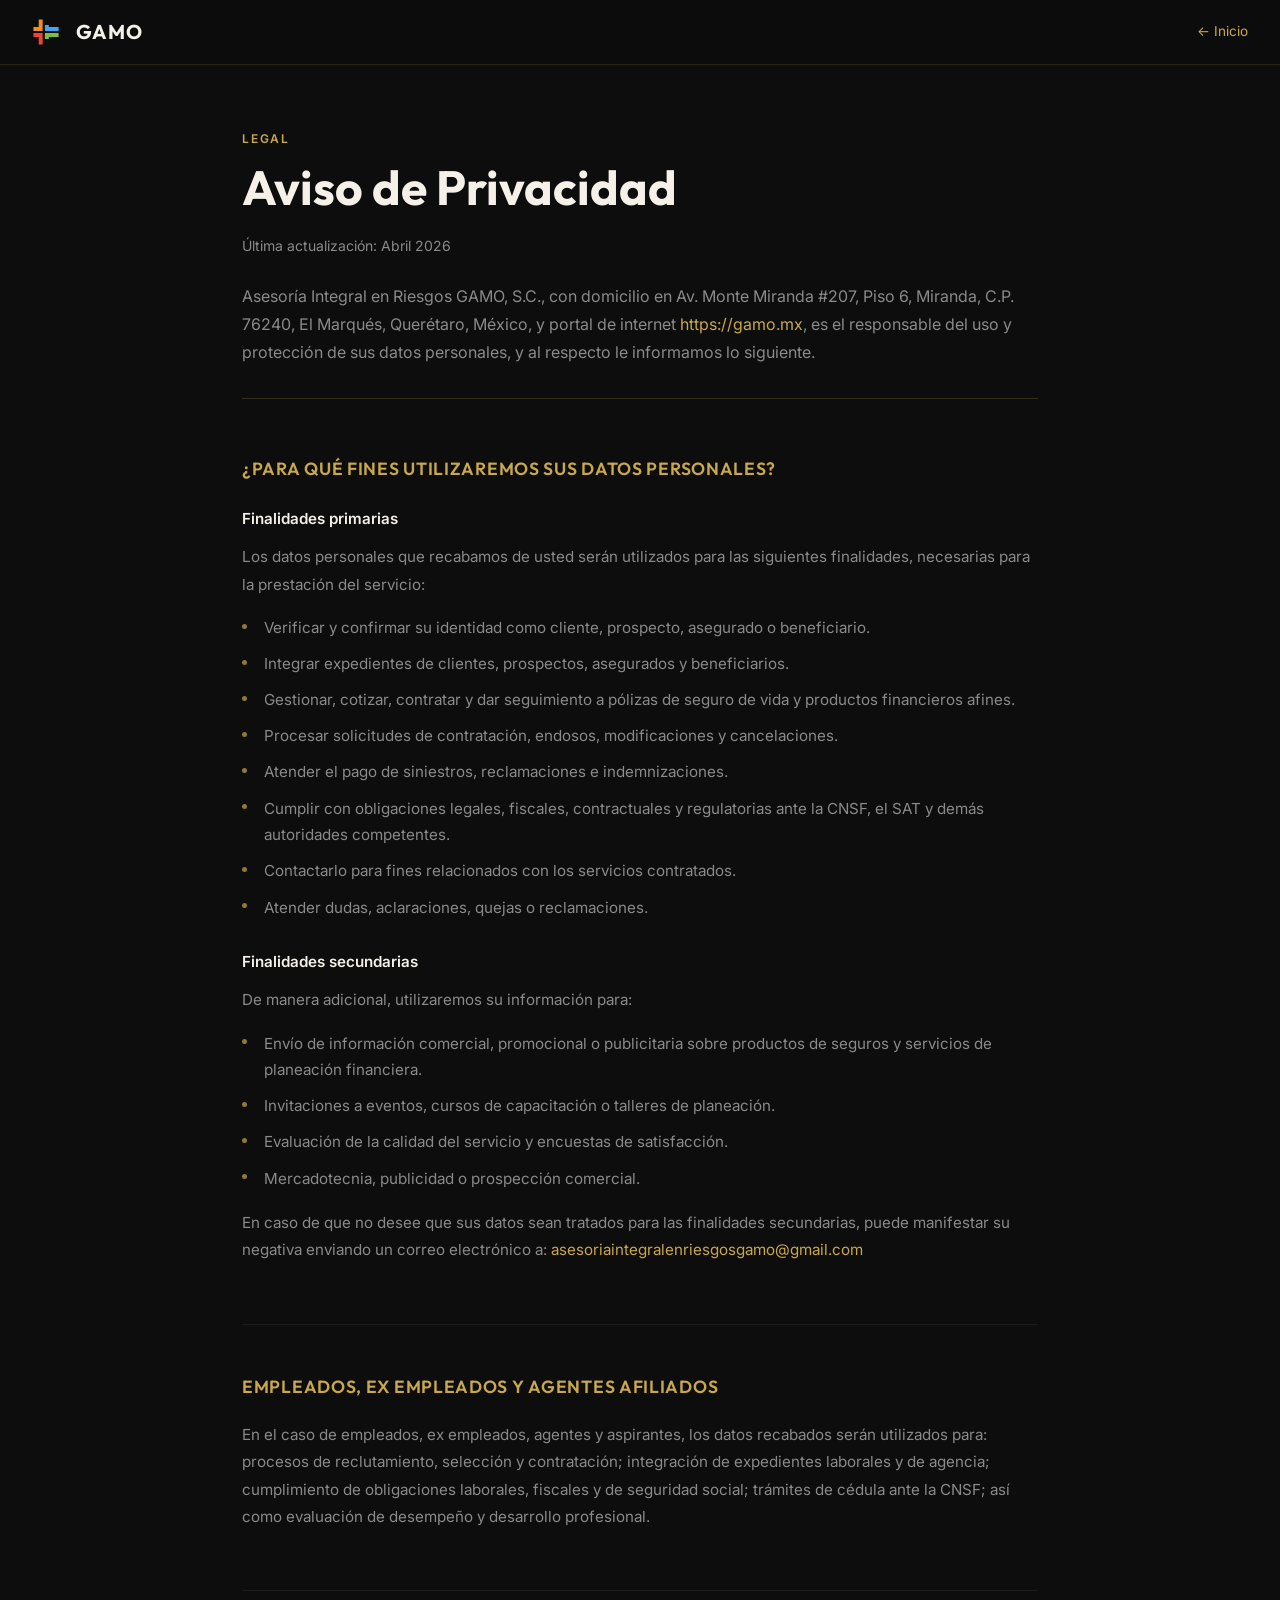
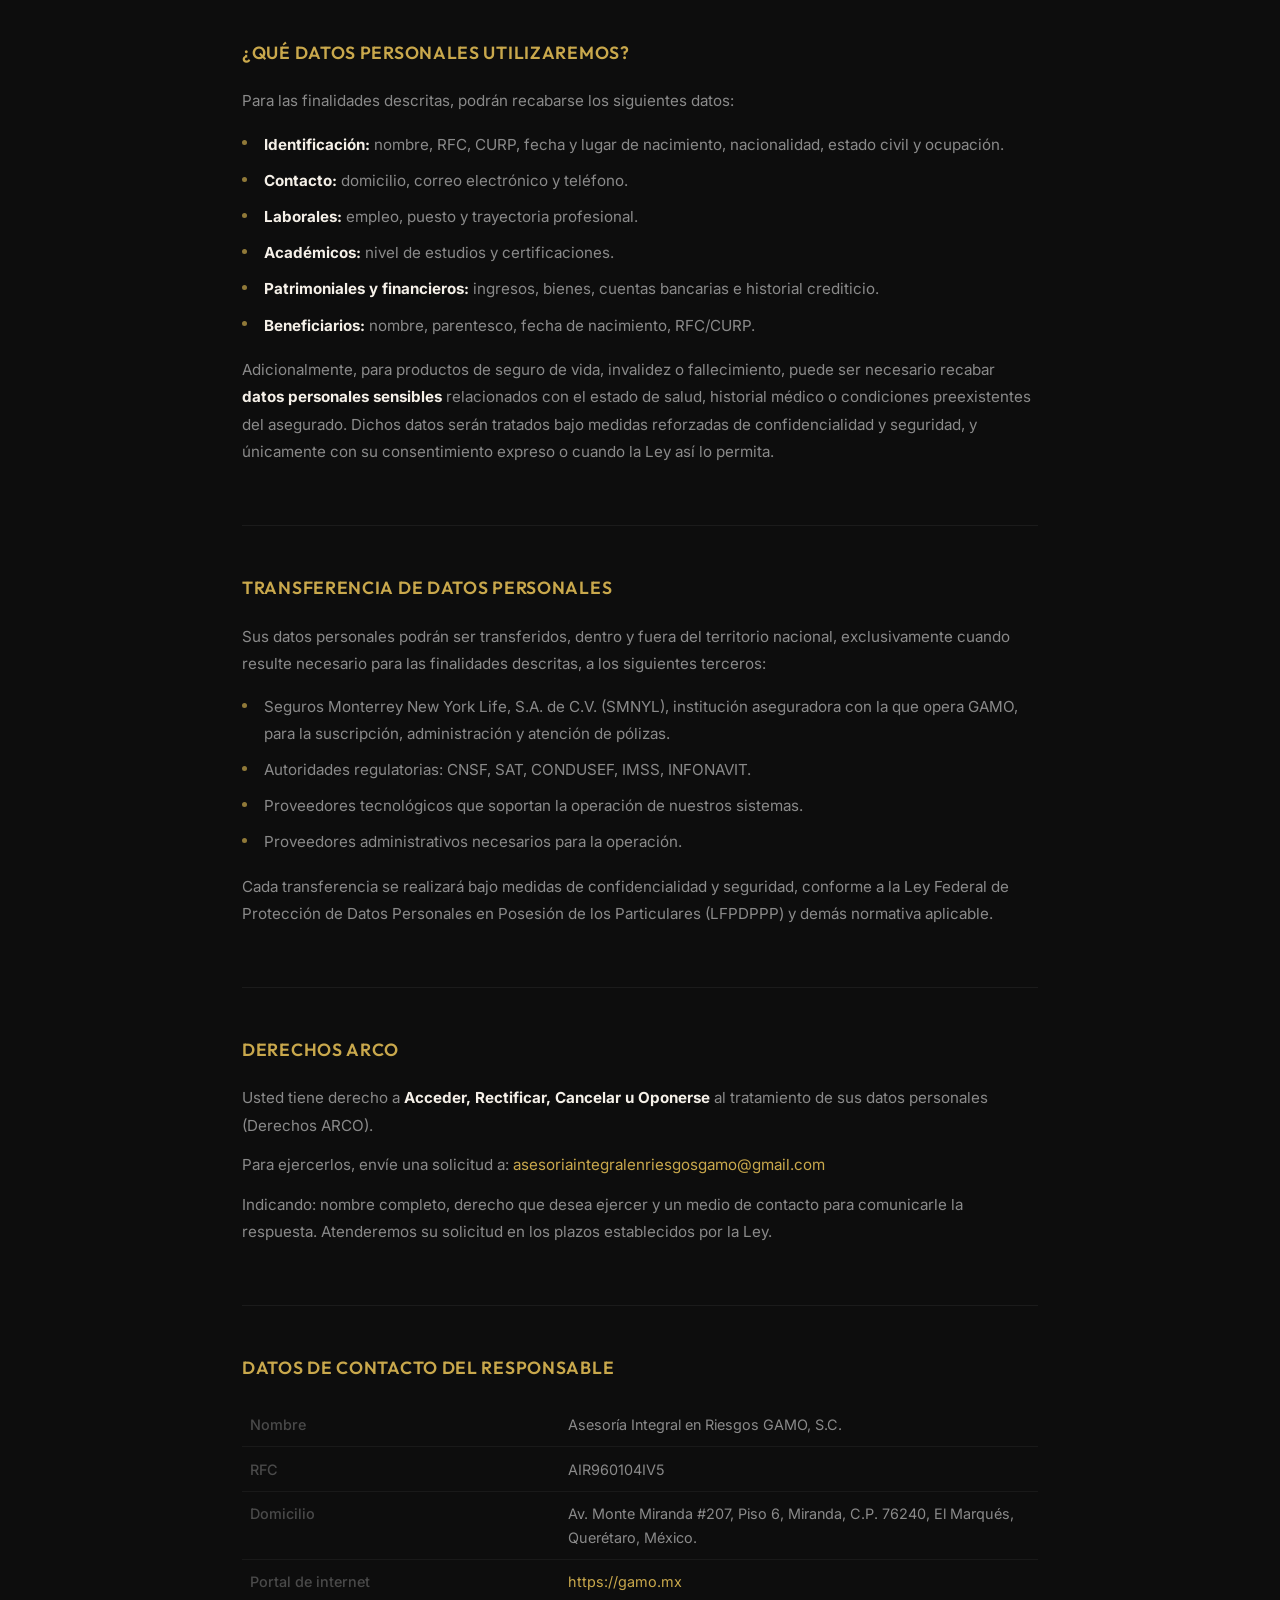
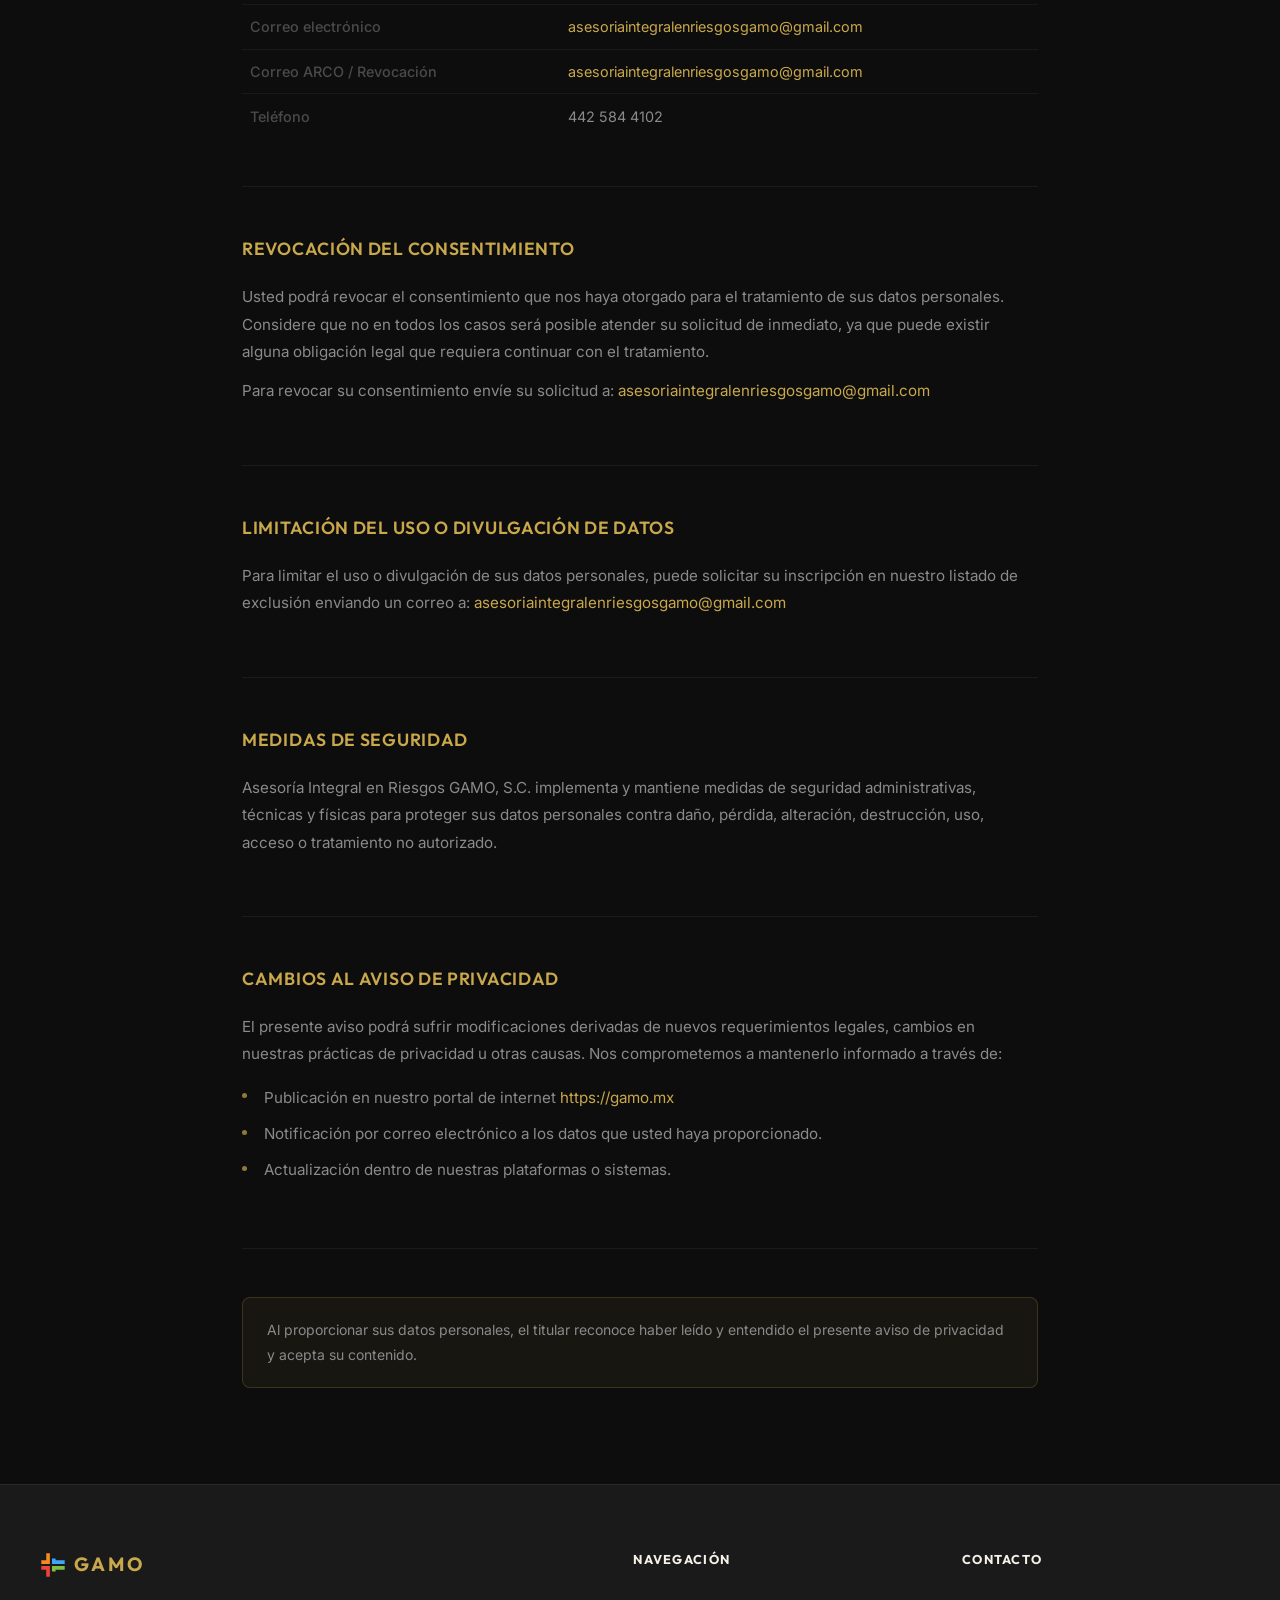
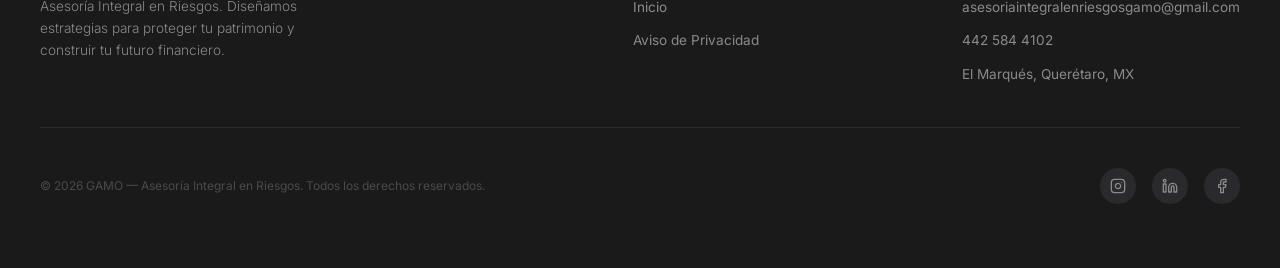
==== commit f23ffcc9: "fix: corregir datos de contacto en footer según aviso de privacidad" ====
--- a/aviso-de-privacidad.html
+++ b/aviso-de-privacidad.html
@@ -441,9 +441,9 @@
       <div>
         <h4 class="footer__column-title">Contacto</h4>
         <ul class="footer__links">
-          <li><a href="mailto:contacto@gamo.mx" class="footer__link">contacto@gamo.mx</a></li>
-          <li><a href="tel:+525554820741" class="footer__link">+52 55 5482 0741</a></li>
-          <li><span class="footer__link">Ciudad de México, MX</span></li>
+          <li><a href="mailto:asesoriaintegralenriesgosgamo@gmail.com" class="footer__link">asesoriaintegralenriesgosgamo@gmail.com</a></li>
+          <li><a href="tel:+524425844102" class="footer__link">442 584 4102</a></li>
+          <li><span class="footer__link">El Marqués, Querétaro, MX</span></li>
         </ul>
       </div>
     </div>
